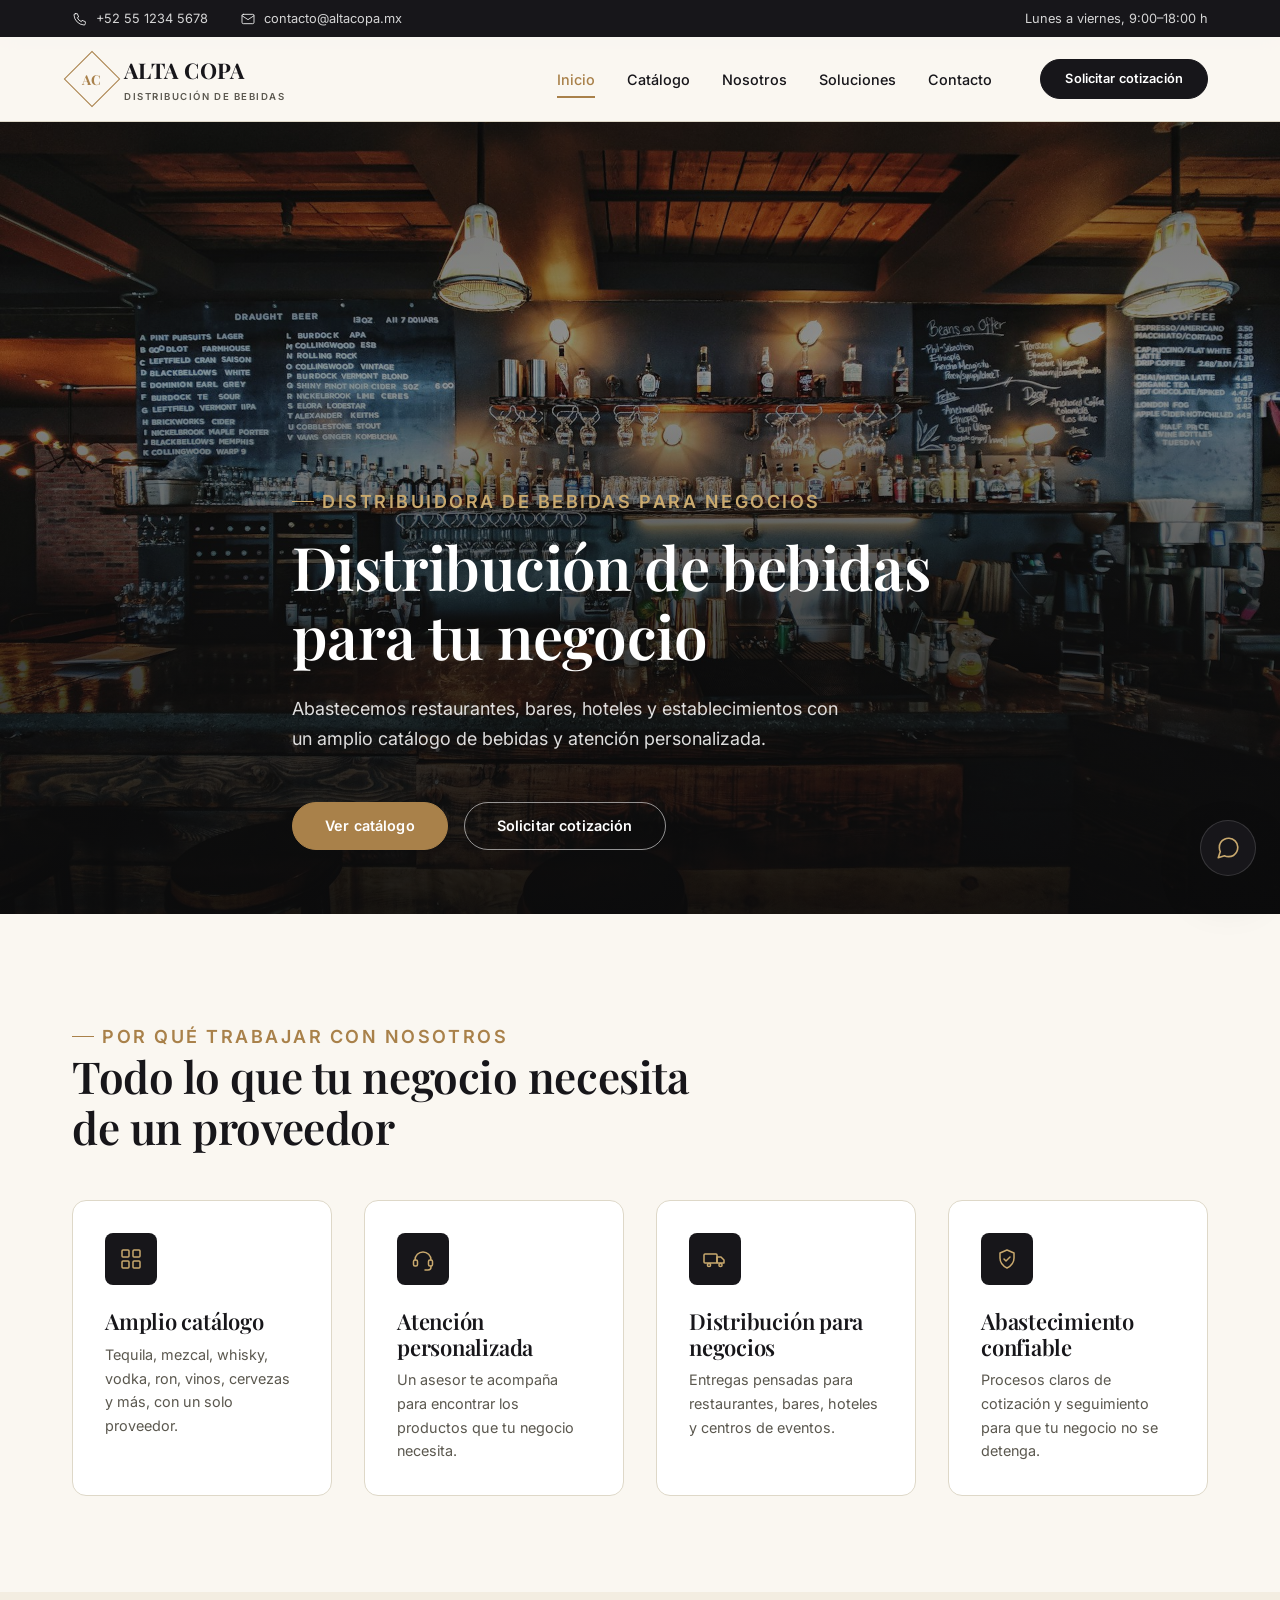
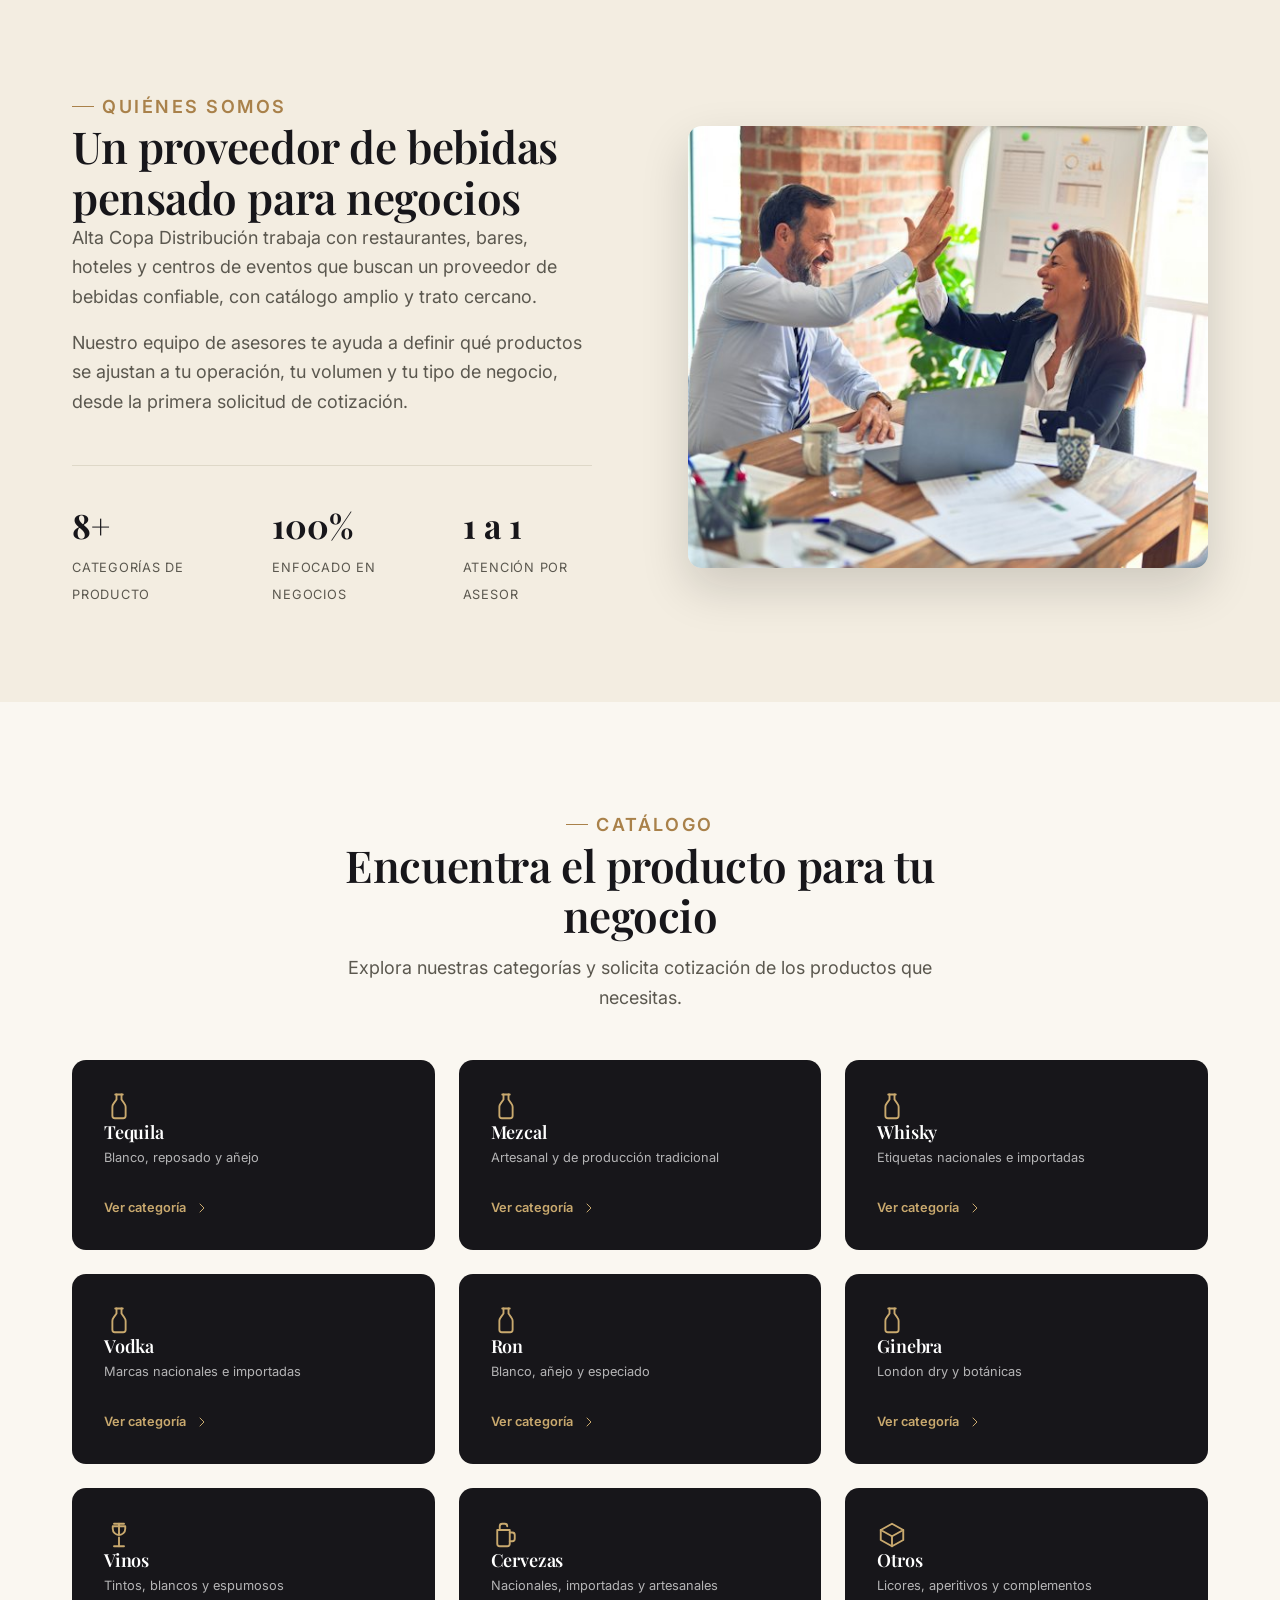
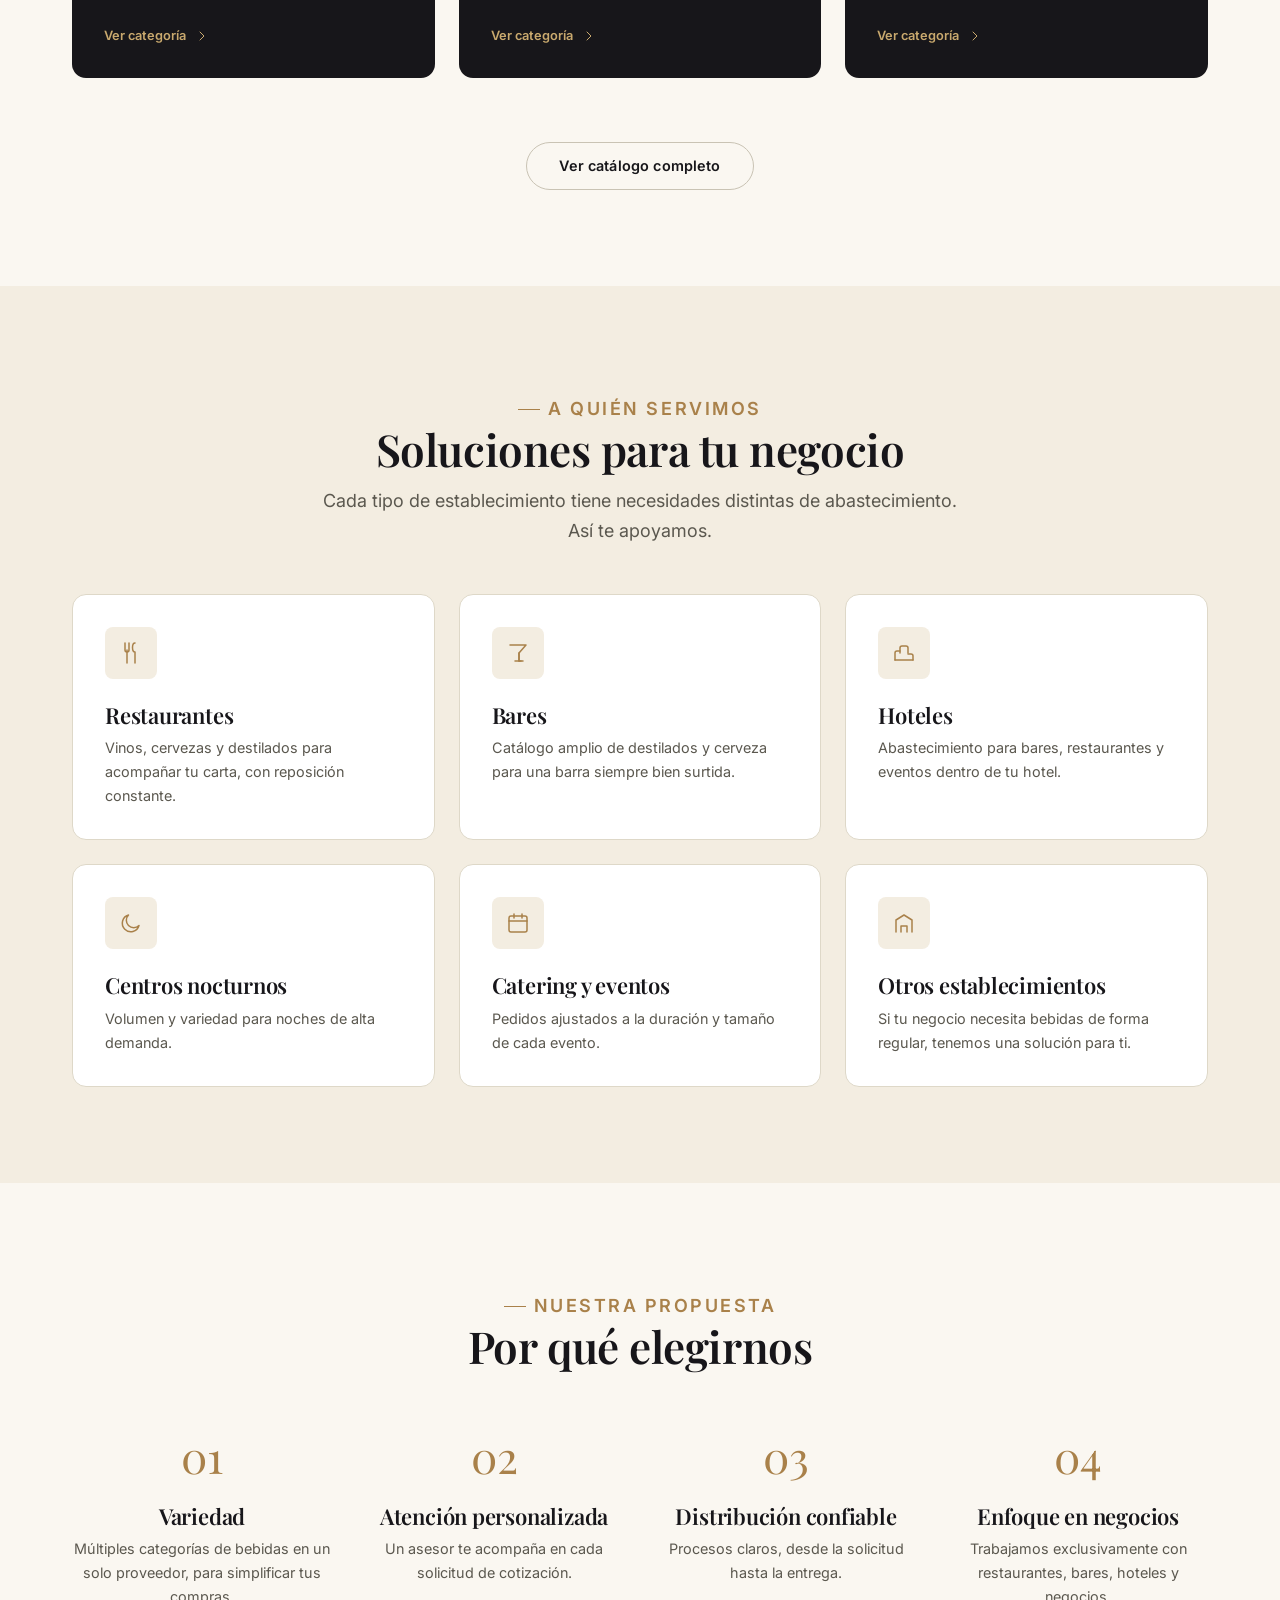
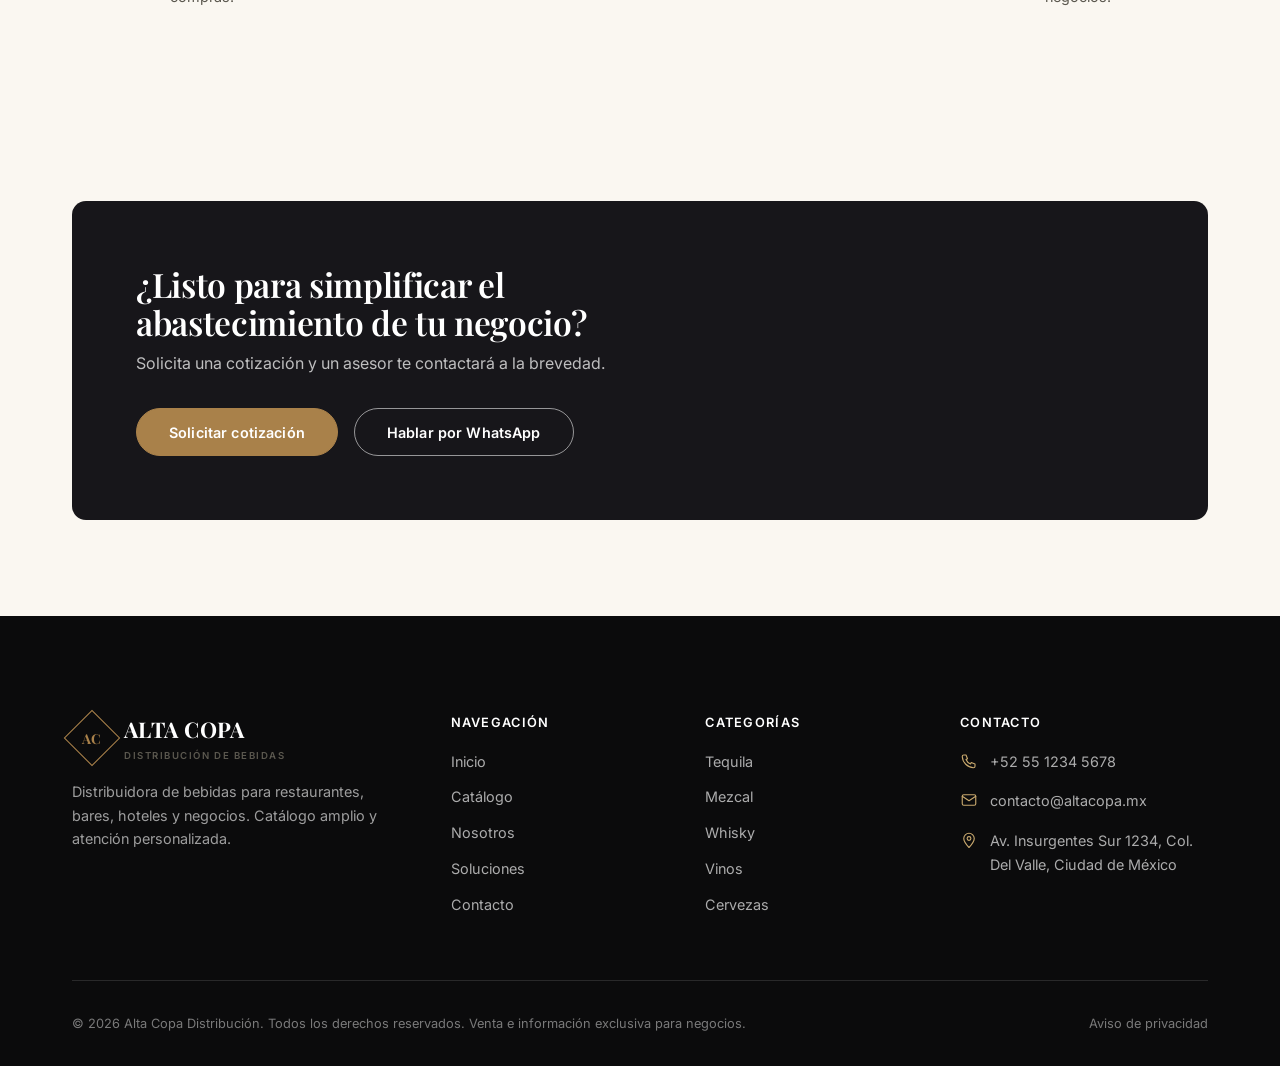
==== index.html @ d2e478b0 "initial commit" ====
<!DOCTYPE html>
<html lang="es">
<head>
<meta charset="UTF-8">
<meta name="viewport" content="width=device-width, initial-scale=1">
<title>Alta Copa Distribución — Distribución de bebidas para tu negocio</title>
<meta name="description" content="Distribuidora de bebidas para restaurantes, bares, hoteles y negocios. Amplio catálogo, atención personalizada y solicitud de cotización en línea.">
<meta name="robots" content="index, follow">
<link rel="canonical" href="https://www.altacopa.mx/">
<meta name="theme-color" content="#0b0b0c">
<meta property="og:type" content="website">
<meta property="og:site_name" content="Alta Copa Distribución">
<meta property="og:locale" content="es_MX">
<meta property="og:title" content="Alta Copa Distribución — Distribución de bebidas para tu negocio">
<meta property="og:description" content="Distribuidora de bebidas para restaurantes, bares, hoteles y negocios. Amplio catálogo, atención personalizada y solicitud de cotización en línea.">
<meta property="og:url" content="https://www.altacopa.mx/">
<meta property="og:image" content="https://www.altacopa.mx/assets/images/hero-bar.jpg">
<meta name="twitter:card" content="summary_large_image">
<meta name="twitter:title" content="Alta Copa Distribución — Distribución de bebidas para tu negocio">
<meta name="twitter:description" content="Distribuidora de bebidas para restaurantes, bares, hoteles y negocios. Amplio catálogo, atención personalizada y solicitud de cotización en línea.">
<meta name="twitter:image" content="https://www.altacopa.mx/assets/images/hero-bar.jpg">
<link rel="icon" type="image/svg+xml" href="assets/favicon.svg">
<link rel="stylesheet" href="css/styles.css">
<script type="application/ld+json">
{
  "@context": "https://schema.org",
  "@type": "LocalBusiness",
  "name": "Alta Copa Distribución",
  "description": "Distribuidora de bebidas para restaurantes, bares, hoteles y negocios.",
  "url": "https://www.altacopa.mx/",
  "telephone": "+52-55-1234-5678",
  "email": "contacto@altacopa.mx",
  "address": {
    "@type": "PostalAddress",
    "streetAddress": "Av. Insurgentes Sur 1234, Col. Del Valle",
    "addressLocality": "Ciudad de México",
    "addressCountry": "MX"
  },
  "openingHours": "Mo-Fr 09:00-18:00",
  "areaServed": "MX",
  "priceRange": "$$"
}
</script>
</head>
<body>
<a class="skip-link" href="#main">Saltar al contenido principal</a>

<!-- ============ TOPBAR ============ -->
<div class="topbar">
  <div class="container">
    <div class="topbar-links">
      <a class="topbar-link" data-phone-link href="tel:">
        <svg class="icon" viewBox="0 0 24 24" aria-hidden="true"><path d="M5 4h3l2 5-2 1a11 11 0 0 0 6 6l1-2 5 2v3a2 2 0 0 1-2 2A16 16 0 0 1 3 6a2 2 0 0 1 2-2z"/></svg>
        <span class="topbar-text" data-phone-text>+52 55 1234 5678</span>
      </a>
      <a class="topbar-link" data-email-link href="mailto:">
        <svg class="icon" viewBox="0 0 24 24" aria-hidden="true"><rect x="3" y="5" width="18" height="14" rx="2"/><path d="M3 7l9 6 9-6"/></svg>
        <span class="topbar-text" data-email-text>contacto@altacopa.mx</span>
      </a>
    </div>
    <div class="topbar-links">
      <span class="topbar-text" data-hours-text>Lunes a viernes, 9:00–18:00 h</span>
    </div>
  </div>
</div>

<!-- ============ HEADER ============ -->
<header class="site-header">
  <div class="container">
    <a class="brand" href="index.html">
      <span class="brand-mark" aria-hidden="true"><span>AC</span></span>
      <span>
        ALTA COPA
        <small>Distribución de bebidas</small>
      </span>
    </a>

    <nav class="main-nav" aria-label="Navegación principal">
      <ul class="nav-links">
        <li><a href="index.html" aria-current="page">Inicio</a></li>
        <li><a href="catalogo.html">Catálogo</a></li>
        <li><a href="index.html#nosotros">Nosotros</a></li>
        <li><a href="index.html#soluciones">Soluciones</a></li>
        <li><a href="contacto.html">Contacto</a></li>
      </ul>
      <div class="header-actions">
        <a class="btn btn-primary btn-sm" href="contacto.html">Solicitar cotización</a>
        <button class="nav-toggle" type="button" aria-expanded="false" aria-controls="nav-links" aria-label="Abrir menú de navegación">
          <svg class="icon icon-menu" viewBox="0 0 24 24" aria-hidden="true"><path d="M3 6h18"/><path d="M3 12h18"/><path d="M3 18h18"/></svg>
          <svg class="icon icon-close" viewBox="0 0 24 24" aria-hidden="true"><path d="M6 6l12 12"/><path d="M18 6L6 18"/></svg>
        </button>
      </div>
    </nav>
  </div>
</header>

<main id="main">

  <!-- ============ HERO ============ -->
  <section class="hero" aria-label="Presentación">
    <div class="hero-media">
      <img
        src="assets/images/hero-bar.jpg"
        srcset="assets/images/hero-bar-mobile.jpg 900w, assets/images/hero-bar.jpg 1920w"
        sizes="100vw"
        alt="Barra de un establecimiento con iluminación cálida y estantería de bebidas"
        fetchpriority="high">
    </div>
    <div class="container hero-content">
      <p class="eyebrow">Distribuidora de bebidas para negocios</p>
      <h1>Distribución de bebidas para tu negocio</h1>
      <p>Abastecemos restaurantes, bares, hoteles y establecimientos con un amplio catálogo de bebidas y atención personalizada.</p>
      <div class="hero-cta">
        <a class="btn btn-gold" href="catalogo.html">Ver catálogo</a>
        <a class="btn btn-outline" href="contacto.html">Solicitar cotización</a>
      </div>
    </div>
  </section>

  <!-- ============ PROPUESTA DE VALOR ============ -->
  <section class="section">
    <div class="container">
      <div class="section-head" data-reveal>
        <p class="eyebrow">Por qué trabajar con nosotros</p>
        <h2>Todo lo que tu negocio necesita de un proveedor</h2>
      </div>
      <div class="value-grid">
        <div class="value-card" data-reveal>
          <div class="value-icon"><svg class="icon" viewBox="0 0 24 24" aria-hidden="true"><rect x="3" y="3" width="7" height="7" rx="1"/><rect x="14" y="3" width="7" height="7" rx="1"/><rect x="3" y="14" width="7" height="7" rx="1"/><rect x="14" y="14" width="7" height="7" rx="1"/></svg></div>
          <h3>Amplio catálogo</h3>
          <p>Tequila, mezcal, whisky, vodka, ron, vinos, cervezas y más, con un solo proveedor.</p>
        </div>
        <div class="value-card" data-reveal>
          <div class="value-icon"><svg class="icon" viewBox="0 0 24 24" aria-hidden="true"><path d="M4 13a8 8 0 0 1 16 0"/><rect x="2.5" y="13" width="4" height="6" rx="1.5"/><rect x="17.5" y="13" width="4" height="6" rx="1.5"/><path d="M20 19v1a3 3 0 0 1-3 3h-3"/></svg></div>
          <h3>Atención personalizada</h3>
          <p>Un asesor te acompaña para encontrar los productos que tu negocio necesita.</p>
        </div>
        <div class="value-card" data-reveal>
          <div class="value-icon"><svg class="icon" viewBox="0 0 24 24" aria-hidden="true"><rect x="1" y="7" width="13" height="9" rx="1"/><path d="M14 10h4l3 3v3h-7z"/><circle cx="6" cy="18" r="1.6"/><circle cx="17.5" cy="18" r="1.6"/></svg></div>
          <h3>Distribución para negocios</h3>
          <p>Entregas pensadas para restaurantes, bares, hoteles y centros de eventos.</p>
        </div>
        <div class="value-card" data-reveal>
          <div class="value-icon"><svg class="icon" viewBox="0 0 24 24" aria-hidden="true"><path d="M12 3l7 3v5c0 4.5-3 8-7 10-4-2-7-5.5-7-10V6z"/><path d="M9 12l2 2 4-4"/></svg></div>
          <h3>Abastecimiento confiable</h3>
          <p>Procesos claros de cotización y seguimiento para que tu negocio no se detenga.</p>
        </div>
      </div>
    </div>
  </section>

  <!-- ============ QUIÉNES SOMOS ============ -->
  <section class="section section-alt" id="nosotros">
    <div class="container">
      <div class="split">
        <div class="split-copy" data-reveal>
          <p class="eyebrow">Quiénes somos</p>
          <h2>Un proveedor de bebidas pensado para negocios</h2>
          <p>Alta Copa Distribución trabaja con restaurantes, bares, hoteles y centros de eventos que buscan un proveedor de bebidas confiable, con catálogo amplio y trato cercano.</p>
          <p>Nuestro equipo de asesores te ayuda a definir qué productos se ajustan a tu operación, tu volumen y tu tipo de negocio, desde la primera solicitud de cotización.</p>
          <div class="split-stats">
            <div>
              <strong>8+</strong>
              <span>Categorías de producto</span>
            </div>
            <div>
              <strong>100%</strong>
              <span>Enfocado en negocios</span>
            </div>
            <div>
              <strong>1 a 1</strong>
              <span>Atención por asesor</span>
            </div>
          </div>
        </div>
        <div class="split-media" data-reveal>
          <img src="assets/images/equipo-confianza.jpg" srcset="assets/images/equipo-confianza-mobile.jpg 700w, assets/images/equipo-confianza.jpg 1200w" sizes="(max-width: 1024px) 100vw, 50vw" alt="Asesor y cliente cerrando un acuerdo comercial" loading="lazy">
        </div>
      </div>
    </div>
  </section>

  <!-- ============ CATÁLOGO (vista previa) ============ -->
  <section class="section">
    <div class="container">
      <div class="section-head center" data-reveal>
        <p class="eyebrow">Catálogo</p>
        <h2>Encuentra el producto para tu negocio</h2>
        <p>Explora nuestras categorías y solicita cotización de los productos que necesitas.</p>
      </div>
      <div class="catalog-grid">

        <a class="catalog-card" href="catalogo.html?categoria=tequila" data-reveal>
          <div>
            <svg class="icon" viewBox="0 0 24 24" aria-hidden="true"><path d="M9 2h6"/><path d="M10 2v4l-2.5 3.5A4 4 0 0 0 6.7 12v7A2 2 0 0 0 8.7 21h6.6a2 2 0 0 0 2-2v-7a4 4 0 0 0-.8-2.4L14 6V2"/></svg>
            <h3>Tequila</h3>
            <p>Blanco, reposado y añejo</p>
          </div>
          <span class="card-footer">Ver categoría <svg class="icon" viewBox="0 0 24 24" aria-hidden="true"><path d="M9 6l6 6-6 6"/></svg></span>
        </a>

        <a class="catalog-card" href="catalogo.html?categoria=mezcal" data-reveal>
          <div>
            <svg class="icon" viewBox="0 0 24 24" aria-hidden="true"><path d="M9 2h6"/><path d="M10 2v4l-2.5 3.5A4 4 0 0 0 6.7 12v7A2 2 0 0 0 8.7 21h6.6a2 2 0 0 0 2-2v-7a4 4 0 0 0-.8-2.4L14 6V2"/></svg>
            <h3>Mezcal</h3>
            <p>Artesanal y de producción tradicional</p>
          </div>
          <span class="card-footer">Ver categoría <svg class="icon" viewBox="0 0 24 24" aria-hidden="true"><path d="M9 6l6 6-6 6"/></svg></span>
        </a>

        <a class="catalog-card" href="catalogo.html?categoria=whisky" data-reveal>
          <div>
            <svg class="icon" viewBox="0 0 24 24" aria-hidden="true"><path d="M9 2h6"/><path d="M10 2v4l-2.5 3.5A4 4 0 0 0 6.7 12v7A2 2 0 0 0 8.7 21h6.6a2 2 0 0 0 2-2v-7a4 4 0 0 0-.8-2.4L14 6V2"/></svg>
            <h3>Whisky</h3>
            <p>Etiquetas nacionales e importadas</p>
          </div>
          <span class="card-footer">Ver categoría <svg class="icon" viewBox="0 0 24 24" aria-hidden="true"><path d="M9 6l6 6-6 6"/></svg></span>
        </a>

        <a class="catalog-card" href="catalogo.html?categoria=vodka" data-reveal>
          <div>
            <svg class="icon" viewBox="0 0 24 24" aria-hidden="true"><path d="M9 2h6"/><path d="M10 2v4l-2.5 3.5A4 4 0 0 0 6.7 12v7A2 2 0 0 0 8.7 21h6.6a2 2 0 0 0 2-2v-7a4 4 0 0 0-.8-2.4L14 6V2"/></svg>
            <h3>Vodka</h3>
            <p>Marcas nacionales e importadas</p>
          </div>
          <span class="card-footer">Ver categoría <svg class="icon" viewBox="0 0 24 24" aria-hidden="true"><path d="M9 6l6 6-6 6"/></svg></span>
        </a>

        <a class="catalog-card" href="catalogo.html?categoria=ron" data-reveal>
          <div>
            <svg class="icon" viewBox="0 0 24 24" aria-hidden="true"><path d="M9 2h6"/><path d="M10 2v4l-2.5 3.5A4 4 0 0 0 6.7 12v7A2 2 0 0 0 8.7 21h6.6a2 2 0 0 0 2-2v-7a4 4 0 0 0-.8-2.4L14 6V2"/></svg>
            <h3>Ron</h3>
            <p>Blanco, añejo y especiado</p>
          </div>
          <span class="card-footer">Ver categoría <svg class="icon" viewBox="0 0 24 24" aria-hidden="true"><path d="M9 6l6 6-6 6"/></svg></span>
        </a>

        <a class="catalog-card" href="catalogo.html?categoria=ginebra" data-reveal>
          <div>
            <svg class="icon" viewBox="0 0 24 24" aria-hidden="true"><path d="M9 2h6"/><path d="M10 2v4l-2.5 3.5A4 4 0 0 0 6.7 12v7A2 2 0 0 0 8.7 21h6.6a2 2 0 0 0 2-2v-7a4 4 0 0 0-.8-2.4L14 6V2"/></svg>
            <h3>Ginebra</h3>
            <p>London dry y botánicas</p>
          </div>
          <span class="card-footer">Ver categoría <svg class="icon" viewBox="0 0 24 24" aria-hidden="true"><path d="M9 6l6 6-6 6"/></svg></span>
        </a>

        <a class="catalog-card" href="catalogo.html?categoria=vinos" data-reveal>
          <div>
            <svg class="icon" viewBox="0 0 24 24" aria-hidden="true"><path d="M8 3h8"/><path d="M12 3v9a5 5 0 0 0 5-5V5H7v2a5 5 0 0 0 5 5"/><path d="M12 14v7"/><path d="M8 21h8"/></svg>
            <h3>Vinos</h3>
            <p>Tintos, blancos y espumosos</p>
          </div>
          <span class="card-footer">Ver categoría <svg class="icon" viewBox="0 0 24 24" aria-hidden="true"><path d="M9 6l6 6-6 6"/></svg></span>
        </a>

        <a class="catalog-card" href="catalogo.html?categoria=cervezas" data-reveal>
          <div>
            <svg class="icon" viewBox="0 0 24 24" aria-hidden="true"><path d="M5 8h10v11a2 2 0 0 1-2 2H7a2 2 0 0 1-2-2z"/><path d="M15 10h2a2 2 0 0 1 2 2v3a2 2 0 0 1-2 2h-2"/><path d="M7 8V5a2 2 0 0 1 2-2h2a2 2 0 0 1 2 2"/></svg>
            <h3>Cervezas</h3>
            <p>Nacionales, importadas y artesanales</p>
          </div>
          <span class="card-footer">Ver categoría <svg class="icon" viewBox="0 0 24 24" aria-hidden="true"><path d="M9 6l6 6-6 6"/></svg></span>
        </a>

        <a class="catalog-card" href="catalogo.html?categoria=otros" data-reveal>
          <div>
            <svg class="icon" viewBox="0 0 24 24" aria-hidden="true"><path d="M21 8l-9-5-9 5 9 5 9-5z"/><path d="M3 8v8l9 5 9-5V8"/><path d="M12 13v8"/></svg>
            <h3>Otros</h3>
            <p>Licores, aperitivos y complementos</p>
          </div>
          <span class="card-footer">Ver categoría <svg class="icon" viewBox="0 0 24 24" aria-hidden="true"><path d="M9 6l6 6-6 6"/></svg></span>
        </a>

      </div>
      <div class="catalog-more" data-reveal>
        <a class="btn btn-outline-dark" href="catalogo.html">Ver catálogo completo</a>
      </div>
    </div>
  </section>

  <!-- ============ SOLUCIONES ============ -->
  <section class="section section-alt" id="soluciones">
    <div class="container">
      <div class="section-head center" data-reveal>
        <p class="eyebrow">A quién servimos</p>
        <h2>Soluciones para tu negocio</h2>
        <p>Cada tipo de establecimiento tiene necesidades distintas de abastecimiento. Así te apoyamos.</p>
      </div>
      <div class="solutions-grid">
        <div class="solution-card" data-reveal>
          <div class="value-icon"><svg class="icon" viewBox="0 0 24 24" aria-hidden="true"><path d="M6 2v7a2 2 0 0 0 4 0V2"/><path d="M8 9v13"/><path d="M16 2c-1.4 0-2.5 1.6-2.5 4.5S14.6 11 16 11v11"/></svg></div>
          <h3>Restaurantes</h3>
          <p>Vinos, cervezas y destilados para acompañar tu carta, con reposición constante.</p>
        </div>
        <div class="solution-card" data-reveal>
          <div class="value-icon"><svg class="icon" viewBox="0 0 24 24" aria-hidden="true"><path d="M4 4h16l-7 8v8h4"/><path d="M9 20h6"/><path d="M13 12v8"/></svg></div>
          <h3>Bares</h3>
          <p>Catálogo amplio de destilados y cerveza para una barra siempre bien surtida.</p>
        </div>
        <div class="solution-card" data-reveal>
          <div class="value-icon"><svg class="icon" viewBox="0 0 24 24" aria-hidden="true"><path d="M3 19v-7a2 2 0 0 1 2-2h3"/><path d="M3 19h18"/><path d="M8 12V7a2 2 0 0 1 2-2h4a2 2 0 0 1 2 2v5"/><path d="M21 19v-4a2 2 0 0 0-2-2h-3"/></svg></div>
          <h3>Hoteles</h3>
          <p>Abastecimiento para bares, restaurantes y eventos dentro de tu hotel.</p>
        </div>
        <div class="solution-card" data-reveal>
          <div class="value-icon"><svg class="icon" viewBox="0 0 24 24" aria-hidden="true"><path d="M20 14.5A8.5 8.5 0 1 1 9.5 4a6.5 6.5 0 0 0 10.5 10.5z"/></svg></div>
          <h3>Centros nocturnos</h3>
          <p>Volumen y variedad para noches de alta demanda.</p>
        </div>
        <div class="solution-card" data-reveal>
          <div class="value-icon"><svg class="icon" viewBox="0 0 24 24" aria-hidden="true"><rect x="3" y="5" width="18" height="16" rx="2"/><path d="M3 10h18"/><path d="M8 3v4"/><path d="M16 3v4"/></svg></div>
          <h3>Catering y eventos</h3>
          <p>Pedidos ajustados a la duración y tamaño de cada evento.</p>
        </div>
        <div class="solution-card" data-reveal>
          <div class="value-icon"><svg class="icon" viewBox="0 0 24 24" aria-hidden="true"><path d="M4 21V9l8-5 8 5v12"/><path d="M9 21v-6h6v6"/></svg></div>
          <h3>Otros establecimientos</h3>
          <p>Si tu negocio necesita bebidas de forma regular, tenemos una solución para ti.</p>
        </div>
      </div>
    </div>
  </section>

  <!-- ============ POR QUÉ ELEGIRNOS ============ -->
  <section class="section">
    <div class="container">
      <div class="section-head center" data-reveal>
        <p class="eyebrow">Nuestra propuesta</p>
        <h2>Por qué elegirnos</h2>
      </div>
      <div class="reasons">
        <div class="reason" data-reveal>
          <div class="reason-number">01</div>
          <h3>Variedad</h3>
          <p>Múltiples categorías de bebidas en un solo proveedor, para simplificar tus compras.</p>
        </div>
        <div class="reason" data-reveal>
          <div class="reason-number">02</div>
          <h3>Atención personalizada</h3>
          <p>Un asesor te acompaña en cada solicitud de cotización.</p>
        </div>
        <div class="reason" data-reveal>
          <div class="reason-number">03</div>
          <h3>Distribución confiable</h3>
          <p>Procesos claros, desde la solicitud hasta la entrega.</p>
        </div>
        <div class="reason" data-reveal>
          <div class="reason-number">04</div>
          <h3>Enfoque en negocios</h3>
          <p>Trabajamos exclusivamente con restaurantes, bares, hoteles y negocios.</p>
        </div>
      </div>
    </div>
  </section>

  <!-- ============ CTA FINAL ============ -->
  <section class="section">
    <div class="container">
      <div class="cta-banner" data-reveal>
        <div>
          <h2>¿Listo para simplificar el abastecimiento de tu negocio?</h2>
          <p>Solicita una cotización y un asesor te contactará a la brevedad.</p>
        </div>
        <div class="cta-actions">
          <a class="btn btn-gold" href="contacto.html">Solicitar cotización</a>
          <a class="btn btn-outline" data-whatsapp-link href="#" target="_blank" rel="noopener">Hablar por WhatsApp</a>
        </div>
      </div>
    </div>
  </section>

</main>

<!-- ============ FOOTER ============ -->
<footer class="site-footer">
  <div class="container">
    <div class="footer-grid">
      <div class="footer-brand">
        <a class="brand" href="index.html">
          <span class="brand-mark" aria-hidden="true"><span>AC</span></span>
          <span>ALTA COPA<small>Distribución de bebidas</small></span>
        </a>
        <p>Distribuidora de bebidas para restaurantes, bares, hoteles y negocios. Catálogo amplio y atención personalizada.</p>
      </div>
      <div>
        <p class="footer-heading">Navegación</p>
        <ul class="footer-links">
          <li><a href="index.html">Inicio</a></li>
          <li><a href="catalogo.html">Catálogo</a></li>
          <li><a href="index.html#nosotros">Nosotros</a></li>
          <li><a href="index.html#soluciones">Soluciones</a></li>
          <li><a href="contacto.html">Contacto</a></li>
        </ul>
      </div>
      <div>
        <p class="footer-heading">Categorías</p>
        <ul class="footer-links">
          <li><a href="catalogo.html?categoria=tequila">Tequila</a></li>
          <li><a href="catalogo.html?categoria=mezcal">Mezcal</a></li>
          <li><a href="catalogo.html?categoria=whisky">Whisky</a></li>
          <li><a href="catalogo.html?categoria=vinos">Vinos</a></li>
          <li><a href="catalogo.html?categoria=cervezas">Cervezas</a></li>
        </ul>
      </div>
      <div>
        <p class="footer-heading">Contacto</p>
        <ul class="footer-contact">
          <li>
            <svg class="icon" viewBox="0 0 24 24" aria-hidden="true"><path d="M5 4h3l2 5-2 1a11 11 0 0 0 6 6l1-2 5 2v3a2 2 0 0 1-2 2A16 16 0 0 1 3 6a2 2 0 0 1 2-2z"/></svg>
            <a data-phone-link href="tel:"><span data-phone-text>+52 55 1234 5678</span></a>
          </li>
          <li>
            <svg class="icon" viewBox="0 0 24 24" aria-hidden="true"><rect x="3" y="5" width="18" height="14" rx="2"/><path d="M3 7l9 6 9-6"/></svg>
            <a data-email-link href="mailto:"><span data-email-text>contacto@altacopa.mx</span></a>
          </li>
          <li>
            <svg class="icon" viewBox="0 0 24 24" aria-hidden="true"><path d="M12 22s7-7.5 7-12a7 7 0 1 0-14 0c0 4.5 7 12 7 12z"/><circle cx="12" cy="10" r="2.5"/></svg>
            <span data-address-text>Av. Insurgentes Sur 1234, Col. Del Valle, CDMX</span>
          </li>
        </ul>
      </div>
    </div>
    <div class="footer-bottom">
      <span>&copy; <span data-year>2026</span> Alta Copa Distribución. Todos los derechos reservados. Venta e información exclusiva para negocios.</span>
      <span><a href="aviso-privacidad.html">Aviso de privacidad</a></span>
    </div>
  </div>
</footer>

<a class="whatsapp-float" data-whatsapp-link href="#" target="_blank" rel="noopener" aria-label="Escribir por WhatsApp">
  <svg class="icon" viewBox="0 0 24 24" aria-hidden="true" style="width:26px;height:26px;"><path d="M21 11.5a8.38 8.38 0 0 1-.9 3.8 8.5 8.5 0 0 1-7.6 4.7 8.38 8.38 0 0 1-3.8-.9L3 21l1.9-5.7a8.38 8.38 0 0 1-.9-3.8 8.5 8.5 0 0 1 4.7-7.6 8.38 8.38 0 0 1 3.8-.9h.5a8.48 8.48 0 0 1 8 8v.5z"/></svg>
</a>

<script src="js/main.js"></script>
</body>
</html>
---- css/styles.css ----
/* =========================================================
   ALTA COPA DISTRIBUCIÓN — Hoja de estilos principal
   Estructura: Tokens → Reset → Tipografía → Utilidades →
   Componentes → Secciones → Páginas → Responsive
   ========================================================= */

@import url('https://fonts.googleapis.com/css2?family=Inter:wght@400;500;600;700&family=Playfair+Display:wght@500;600;700&display=swap');

/* ---------- 1. TOKENS ---------- */
:root{
  /* Color: negro/charcoal, blanco, grises, beige cálido, dorado discreto */
  --color-ink:        #17161a;
  --color-charcoal:   #221f1c;
  --color-charcoal-2: #2e2a25;
  --color-black:      #0b0b0c;
  --color-cream:      #faf7f1;
  --color-cream-2:    #f3ede1;
  --color-beige:      #e9dfc9;
  --color-white:      #ffffff;
  --color-gray-600:   #5b584f;
  --color-gray-400:   #8c887c;
  --color-gray-300:   #c9c3b4;
  --color-gray-200:   #ded8c8;
  --color-gold:       #a9814a;
  --color-gold-light: #c9a96e;
  --color-danger:     #a4342a;
  --color-success:    #2f6f4e;

  --color-bg:          var(--color-cream);
  --color-bg-alt:      var(--color-cream-2);
  --color-surface:     var(--color-white);
  --color-text:        var(--color-ink);
  --color-text-muted:  var(--color-gray-600);
  --color-border:      var(--color-gray-200);

  /* Tipografía */
  --font-display: 'Playfair Display', Georgia, serif;
  --font-body: 'Inter', -apple-system, BlinkMacSystemFont, 'Segoe UI', sans-serif;

  --fs-xs: 0.8rem;
  --fs-sm: 0.9rem;
  --fs-base: 1rem;
  --fs-md: 1.125rem;
  --fs-lg: 1.375rem;
  --fs-xl: clamp(1.6rem, 1.3rem + 1.2vw, 2.1rem);
  --fs-2xl: clamp(2rem, 1.5rem + 2vw, 2.75rem);
  --fs-3xl: clamp(2.5rem, 1.8rem + 3vw, 3.75rem);

  --lh-tight: 1.15;
  --lh-snug: 1.35;
  --lh-body: 1.65;

  /* Espaciado (escala 4/8) */
  --space-1: 0.25rem;
  --space-2: 0.5rem;
  --space-3: 0.75rem;
  --space-4: 1rem;
  --space-5: 1.5rem;
  --space-6: 2rem;
  --space-7: 3rem;
  --space-8: 4rem;
  --space-9: 6rem;
  --space-10: 8rem;

  --radius-sm: 4px;
  --radius-md: 8px;
  --radius-lg: 14px;
  --radius-pill: 999px;

  --shadow-sm: 0 1px 3px rgba(11,11,12,0.08);
  --shadow-md: 0 8px 24px rgba(11,11,12,0.10);
  --shadow-lg: 0 20px 48px rgba(11,11,12,0.16);

  --container-max: 1200px;
  --transition: 220ms cubic-bezier(.4,0,.2,1);

  --z-header: 100;
  --z-overlay: 200;
  --z-toast: 300;
}

/* ---------- 2. RESET ---------- */
*, *::before, *::after{ box-sizing: border-box; }
html{
  scroll-behavior: smooth;
  -webkit-text-size-adjust: 100%;
}
body{
  margin: 0;
  font-family: var(--font-body);
  font-size: var(--fs-base);
  line-height: var(--lh-body);
  color: var(--color-text);
  background: var(--color-bg);
  min-height: 100dvh;
}
img{ max-width: 100%; display: block; }
a{ color: inherit; text-decoration: none; }
button{ font: inherit; color: inherit; background: none; border: none; cursor: pointer; }
ul{ margin: 0; padding: 0; list-style: none; }
h1,h2,h3,h4,p{ margin: 0; }
input, select, textarea{ font: inherit; color: inherit; }
svg{ display: block; }

:focus-visible{
  outline: 3px solid var(--color-gold);
  outline-offset: 3px;
  border-radius: 2px;
}

[data-reveal]{
  opacity: 0;
  transform: translateY(18px);
  transition: opacity 600ms ease, transform 600ms ease;
}
[data-reveal].is-visible{ opacity: 1; transform: none; }

@media (prefers-reduced-motion: reduce){
  *, *::before, *::after{
    animation-duration: 0.001ms !important;
    animation-iteration-count: 1 !important;
    transition-duration: 0.001ms !important;
    scroll-behavior: auto !important;
  }
}

/* ---------- 3. TIPOGRAFÍA ---------- */
h1,h2,h3,.font-display{
  font-family: var(--font-display);
  font-weight: 600;
  line-height: var(--lh-tight);
  color: var(--color-ink);
  letter-spacing: -0.01em;
}
h2{ font-size: var(--fs-2xl); }
h3{ font-size: var(--fs-lg); }
p{ color: var(--color-text-muted); }
.eyebrow{
  display: inline-flex;
  align-items: center;
  gap: var(--space-2);
  font-size: var(--fs-xs);
  font-weight: 600;
  letter-spacing: 0.14em;
  text-transform: uppercase;
  color: var(--color-gold);
}
.eyebrow::before{
  content: "";
  width: 22px;
  height: 1px;
  background: var(--color-gold);
}
.section-head{
  max-width: 640px;
  margin-bottom: var(--space-7);
}
.section-head.center{ margin-inline: auto; text-align: center; }
.section-head p{ margin-top: var(--space-3); font-size: var(--fs-md); }

/* ---------- 4. UTILIDADES ---------- */
.container{
  width: 100%;
  max-width: var(--container-max);
  margin-inline: auto;
  padding-inline: var(--space-6);
}
.section{ padding-block: var(--space-9); }
.section-alt{ background: var(--color-bg-alt); }
.visually-hidden{
  position: absolute;
  width: 1px; height: 1px;
  overflow: hidden;
  clip: rect(0 0 0 0);
  white-space: nowrap;
  border: 0; padding: 0; margin: -1px;
}
.skip-link{
  position: absolute;
  left: var(--space-4);
  top: -60px;
  background: var(--color-ink);
  color: var(--color-white);
  padding: var(--space-3) var(--space-5);
  border-radius: var(--radius-md);
  z-index: 1000;
  transition: top var(--transition);
}
.skip-link:focus{ top: var(--space-4); }
.icon{ width: 24px; height: 24px; stroke: currentColor; fill: none; stroke-width: 1.5; stroke-linecap: round; stroke-linejoin: round; flex-shrink: 0; }

/* ---------- 5. BOTONES ---------- */
.btn{
  display: inline-flex;
  align-items: center;
  justify-content: center;
  gap: var(--space-2);
  min-height: 48px;
  padding: 0 var(--space-6);
  border-radius: var(--radius-pill);
  font-weight: 600;
  font-size: var(--fs-sm);
  letter-spacing: 0.01em;
  cursor: pointer;
  transition: background var(--transition), color var(--transition), border-color var(--transition), transform var(--transition);
  white-space: nowrap;
}
.btn:active{ transform: translateY(1px); }
.btn-primary{
  background: var(--color-ink);
  color: var(--color-white);
  border: 1px solid var(--color-ink);
}
.btn-primary:hover{ background: var(--color-black); }
.btn-gold{
  background: var(--color-gold);
  color: var(--color-white);
  border: 1px solid var(--color-gold);
}
.btn-gold:hover{ background: #92703d; border-color: #92703d; }
.btn-outline{
  background: transparent;
  color: var(--color-white);
  border: 1px solid rgba(255,255,255,0.55);
}
.btn-outline:hover{ background: rgba(255,255,255,0.12); border-color: #fff; }
.btn-outline-dark{
  background: transparent;
  color: var(--color-ink);
  border: 1px solid var(--color-gray-300);
}
.btn-outline-dark:hover{ border-color: var(--color-ink); background: var(--color-cream-2); }
.btn-block{ width: 100%; }
.btn-sm{ min-height: 40px; padding: 0 var(--space-5); font-size: var(--fs-xs); }

/* ---------- 6. HEADER ---------- */
.topbar{
  background: var(--color-ink);
  color: rgba(255,255,255,0.82);
  font-size: var(--fs-xs);
}
.topbar .container{
  display: flex;
  justify-content: space-between;
  align-items: center;
  gap: var(--space-4);
  padding-block: var(--space-2);
}
.topbar-links{ display: flex; gap: var(--space-6); }
.topbar-link{ display: inline-flex; align-items: center; gap: var(--space-2); transition: color var(--transition); }
.topbar-link:hover{ color: var(--color-gold-light); }
.topbar-link .icon{ width: 16px; height: 16px; }

.site-header{
  position: sticky;
  top: 0;
  z-index: var(--z-header);
  background: rgba(250,247,241,0.92);
  backdrop-filter: blur(10px);
  border-bottom: 1px solid var(--color-border);
}
.site-header .container{
  display: flex;
  align-items: center;
  justify-content: space-between;
  padding-block: var(--space-4);
}
.brand{
  display: flex;
  align-items: center;
  gap: var(--space-3);
  font-family: var(--font-display);
  font-weight: 700;
  font-size: 1.35rem;
  letter-spacing: 0.02em;
  color: var(--color-ink);
}
.brand-mark{
  width: 40px; height: 40px;
  border: 1px solid var(--color-gold);
  transform: rotate(45deg);
  display: grid;
  place-items: center;
  flex-shrink: 0;
}
.brand-mark span{
  transform: rotate(-45deg);
  font-size: 0.85rem;
  font-weight: 700;
  color: var(--color-gold);
  letter-spacing: 0.02em;
}
.brand small{
  display: block;
  font-family: var(--font-body);
  font-size: 0.6rem;
  font-weight: 600;
  letter-spacing: 0.16em;
  color: var(--color-text-muted);
  text-transform: uppercase;
}

.main-nav{ display: flex; align-items: center; gap: var(--space-7); }
.nav-links{ display: flex; gap: var(--space-6); }
.nav-links a{
  font-size: var(--fs-sm);
  font-weight: 500;
  color: var(--color-text);
  padding-block: var(--space-2);
  border-bottom: 2px solid transparent;
  transition: color var(--transition), border-color var(--transition);
}
.nav-links a:hover, .nav-links a[aria-current="page"]{
  color: var(--color-gold);
  border-color: var(--color-gold);
}
.header-actions{ display: flex; align-items: center; gap: var(--space-4); }
.nav-toggle{
  display: none;
  width: 44px; height: 44px;
  align-items: center; justify-content: center;
  border-radius: var(--radius-md);
}
.nav-toggle:hover{ background: var(--color-cream-2); }
.nav-toggle .icon-close{ display: none; }
.nav-toggle[aria-expanded="true"] .icon-menu{ display: none; }
.nav-toggle[aria-expanded="true"] .icon-close{ display: block; }

/* ---------- 7. HERO ---------- */
.hero{
  position: relative;
  min-height: 88vh;
  min-height: 88dvh;
  display: flex;
  align-items: flex-end;
  color: var(--color-white);
  overflow: hidden;
}
.hero-media{ position: absolute; inset: 0; z-index: 0; }
.hero-media img{
  width: 100%; height: 100%; object-fit: cover; object-position: center 40%;
}
.hero-media::after{
  content: "";
  position: absolute; inset: 0;
  background:
    linear-gradient(0deg, rgba(11,11,12,0.92) 0%, rgba(11,11,12,0.72) 38%, rgba(11,11,12,0.42) 68%, rgba(11,11,12,0.55) 100%);
}
.hero-content{
  position: relative;
  z-index: 1;
  padding-block: var(--space-9) var(--space-8);
  max-width: 760px;
}
.hero-content h1{
  color: var(--color-white);
  font-size: var(--fs-3xl);
  margin-block: var(--space-4) var(--space-5);
}
.hero-content .eyebrow{ color: var(--color-gold-light); }
.hero-content .eyebrow::before{ background: var(--color-gold-light); }
.hero-content p{
  color: rgba(255,255,255,0.86);
  font-size: var(--fs-md);
  max-width: 560px;
}
.hero-cta{ display: flex; flex-wrap: wrap; gap: var(--space-4); margin-top: var(--space-7); }

/* ---------- 8. VALUE PROP ---------- */
.value-grid{
  display: grid;
  grid-template-columns: repeat(4, 1fr);
  gap: var(--space-6);
}
.value-card{
  background: var(--color-surface);
  border: 1px solid var(--color-border);
  border-radius: var(--radius-lg);
  padding: var(--space-6);
  transition: transform var(--transition), box-shadow var(--transition), border-color var(--transition);
}
.value-card:hover{ transform: translateY(-4px); box-shadow: var(--shadow-md); border-color: var(--color-gold); }
.value-icon{
  width: 52px; height: 52px;
  border-radius: var(--radius-md);
  background: var(--color-ink);
  color: var(--color-gold-light);
  display: grid; place-items: center;
  margin-bottom: var(--space-5);
}
.value-card h3{ margin-bottom: var(--space-2); }
.value-card p{ font-size: var(--fs-sm); }

/* ---------- 9. QUIÉNES SOMOS (split) ---------- */
.split{
  display: grid;
  grid-template-columns: 1fr 1fr;
  gap: var(--space-9);
  align-items: center;
}
.split-media{
  position: relative;
  border-radius: var(--radius-lg);
  overflow: hidden;
  aspect-ratio: 4/3.4;
  box-shadow: var(--shadow-lg);
}
.split-media img{ width: 100%; height: 100%; object-fit: cover; }
.split-stats{
  display: flex;
  gap: var(--space-7);
  margin-top: var(--space-7);
  padding-top: var(--space-6);
  border-top: 1px solid var(--color-border);
}
.split-stats strong{
  display: block;
  font-family: var(--font-display);
  font-size: var(--fs-xl);
  color: var(--color-ink);
}
.split-stats span{ font-size: var(--fs-xs); color: var(--color-text-muted); text-transform: uppercase; letter-spacing: 0.06em; }
.split-copy p + p{ margin-top: var(--space-4); }
.split-copy p{ font-size: var(--fs-md); }

/* ---------- 10. CATÁLOGO (grid en home y página) ---------- */
.catalog-grid{
  display: grid;
  grid-template-columns: repeat(3, 1fr);
  gap: var(--space-5);
}
.catalog-card{
  position: relative;
  background: var(--color-ink);
  color: var(--color-white);
  border-radius: var(--radius-lg);
  padding: var(--space-6);
  min-height: 190px;
  display: flex;
  flex-direction: column;
  justify-content: space-between;
  overflow: hidden;
  transition: transform var(--transition), box-shadow var(--transition);
}
.catalog-card::before{
  content: "";
  position: absolute; inset: 0;
  background: linear-gradient(155deg, rgba(169,129,74,0.28), transparent 60%);
  opacity: 0;
  transition: opacity var(--transition);
}
.catalog-card:hover{ transform: translateY(-4px); box-shadow: var(--shadow-lg); }
.catalog-card:hover::before{ opacity: 1; }
.catalog-card .icon{ width: 30px; height: 30px; color: var(--color-gold-light); position: relative; z-index: 1; }
.catalog-card h3{ color: var(--color-white); font-size: var(--fs-md); position: relative; z-index: 1; }
.catalog-card p{ color: rgba(255,255,255,0.68); font-size: var(--fs-xs); position: relative; z-index: 1; margin-top: var(--space-1); }
.catalog-card .card-footer{
  position: relative; z-index: 1;
  display: flex; align-items: center; gap: var(--space-2);
  font-size: var(--fs-xs); font-weight: 600; color: var(--color-gold-light);
  margin-top: var(--space-5);
}
.catalog-card .card-footer .icon{ width: 16px; height: 16px; transition: transform var(--transition); }
.catalog-card:hover .card-footer .icon{ transform: translateX(4px); }

.catalog-more{ text-align: center; margin-top: var(--space-8); }

/* ---------- 11. SOLUCIONES ---------- */
.solutions-grid{
  display: grid;
  grid-template-columns: repeat(3, 1fr);
  gap: var(--space-5);
}
.solution-card{
  background: var(--color-surface);
  border: 1px solid var(--color-border);
  border-radius: var(--radius-lg);
  padding: var(--space-6);
  height: 100%;
}
.solution-card .value-icon{ background: var(--color-cream-2); color: var(--color-gold); }
.solution-card h3{ margin-bottom: var(--space-2); }
.solution-card p{ font-size: var(--fs-sm); }

/* ---------- 12. POR QUÉ ELEGIRNOS ---------- */
.reasons{
  display: grid;
  grid-template-columns: repeat(4, 1fr);
  gap: var(--space-6);
}
.reason{ text-align: center; }
.reason-number{
  font-family: var(--font-display);
  font-size: var(--fs-2xl);
  color: var(--color-gold);
  margin-bottom: var(--space-3);
}
.reason h3{ margin-bottom: var(--space-2); }
.reason p{ font-size: var(--fs-sm); }

/* ---------- 13. CTA BANNER ---------- */
.cta-banner{
  background: var(--color-ink);
  color: var(--color-white);
  border-radius: var(--radius-lg);
  padding: var(--space-8);
  display: flex;
  align-items: center;
  justify-content: space-between;
  gap: var(--space-6);
  flex-wrap: wrap;
}
.cta-banner h2{ color: var(--color-white); font-size: var(--fs-xl); max-width: 560px; }
.cta-banner p{ color: rgba(255,255,255,0.72); margin-top: var(--space-2); }
.cta-actions{ display: flex; gap: var(--space-4); flex-wrap: wrap; }

/* ---------- 14. FOOTER ---------- */
.site-footer{
  background: var(--color-black);
  color: rgba(255,255,255,0.66);
  padding-block: var(--space-9) var(--space-6);
  font-size: var(--fs-sm);
}
.footer-grid{
  display: grid;
  grid-template-columns: 1.6fr 1fr 1fr 1.2fr;
  gap: var(--space-7);
  padding-bottom: var(--space-8);
  border-bottom: 1px solid rgba(255,255,255,0.12);
}
.footer-brand .brand{ color: var(--color-white); }
.footer-brand p{ margin-top: var(--space-4); color: rgba(255,255,255,0.6); max-width: 320px; }
.footer-heading{
  color: var(--color-white);
  font-size: var(--fs-xs);
  font-weight: 600;
  text-transform: uppercase;
  letter-spacing: 0.1em;
  margin-bottom: var(--space-4);
}
.footer-links li + li{ margin-top: var(--space-3); }
.footer-links a{ transition: color var(--transition); }
.footer-links a:hover{ color: var(--color-gold-light); }
.footer-contact li{ display: flex; align-items: flex-start; gap: var(--space-3); }
.footer-contact li + li{ margin-top: var(--space-4); }
.footer-contact .icon{ width: 18px; height: 18px; color: var(--color-gold-light); margin-top: 2px; }
.footer-bottom{
  display: flex; justify-content: space-between; align-items: center;
  padding-top: var(--space-6);
  font-size: var(--fs-xs);
  color: rgba(255,255,255,0.45);
  flex-wrap: wrap; gap: var(--space-3);
}
.footer-bottom a{ transition: color var(--transition); }
.footer-bottom a:hover{ color: var(--color-gold-light); }

/* ---------- 15. WHATSAPP FLOTANTE ---------- */
.whatsapp-float{
  position: fixed;
  right: var(--space-5);
  bottom: var(--space-5);
  z-index: var(--z-toast);
  width: 56px; height: 56px;
  border-radius: 50%;
  background: var(--color-ink);
  color: var(--color-gold-light);
  display: grid; place-items: center;
  box-shadow: var(--shadow-lg);
  border: 1px solid rgba(255,255,255,0.14);
  transition: transform var(--transition), background var(--transition);
}
.whatsapp-float:hover{ transform: translateY(-3px); background: var(--color-black); }

/* ---------- 16. PAGE HEADER (páginas internas) ---------- */
.page-header{
  background: var(--color-ink);
  color: var(--color-white);
  padding-block: var(--space-8) var(--space-7);
}
.page-header .eyebrow{ color: var(--color-gold-light); }
.page-header .eyebrow::before{ background: var(--color-gold-light); }
.page-header h1{ color: var(--color-white); font-size: var(--fs-2xl); margin-top: var(--space-3); max-width: 640px; }
.page-header p{ color: rgba(255,255,255,0.72); margin-top: var(--space-3); max-width: 620px; font-size: var(--fs-md); }
.breadcrumbs{ display: flex; gap: var(--space-2); font-size: var(--fs-xs); color: rgba(255,255,255,0.55); }
.breadcrumbs a:hover{ color: var(--color-gold-light); }

/* ---------- 17. CATÁLOGO — filtros ---------- */
.filter-bar{
  display: flex;
  flex-wrap: wrap;
  gap: var(--space-3);
  margin-bottom: var(--space-7);
}
.filter-btn{
  min-height: 44px;
  padding: 0 var(--space-5);
  border-radius: var(--radius-pill);
  border: 1px solid var(--color-border);
  background: var(--color-surface);
  font-size: var(--fs-sm);
  font-weight: 500;
  color: var(--color-text-muted);
  transition: background var(--transition), color var(--transition), border-color var(--transition);
}
.filter-btn:hover{ border-color: var(--color-gold); color: var(--color-ink); }
.filter-btn[aria-pressed="true"]{
  background: var(--color-ink);
  border-color: var(--color-ink);
  color: var(--color-white);
}
.catalog-full-grid{
  display: grid;
  grid-template-columns: repeat(3, 1fr);
  gap: var(--space-5);
}
.product-card{
  background: var(--color-surface);
  border: 1px solid var(--color-border);
  border-radius: var(--radius-lg);
  padding: var(--space-6);
  display: flex;
  flex-direction: column;
  transition: box-shadow var(--transition), transform var(--transition), border-color var(--transition);
}
.product-card:hover{ box-shadow: var(--shadow-md); transform: translateY(-3px); border-color: var(--color-gold); }
.product-icon{
  width: 56px; height: 56px;
  border-radius: var(--radius-md);
  background: var(--color-cream-2);
  color: var(--color-gold);
  display: grid; place-items: center;
  margin-bottom: var(--space-5);
}
.product-card h3{ margin-bottom: var(--space-2); }
.product-card p{ font-size: var(--fs-sm); flex-grow: 1; }
.product-tags{ display: flex; flex-wrap: wrap; gap: var(--space-2); margin-block: var(--space-4); }
.product-tag{
  font-size: var(--fs-xs);
  padding: var(--space-1) var(--space-3);
  border-radius: var(--radius-pill);
  background: var(--color-cream-2);
  color: var(--color-text-muted);
}
.product-card .btn{ margin-top: var(--space-2); align-self: flex-start; }
.catalog-note{
  margin-top: var(--space-8);
  background: var(--color-bg-alt);
  border: 1px solid var(--color-border);
  border-radius: var(--radius-lg);
  padding: var(--space-6);
  display: flex;
  align-items: center;
  gap: var(--space-5);
  flex-wrap: wrap;
  justify-content: space-between;
}
.catalog-note p{ max-width: 480px; }

/* ---------- 18. CONTACTO ---------- */
.contact-layout{
  display: grid;
  grid-template-columns: 0.85fr 1.15fr;
  gap: var(--space-8);
  align-items: start;
}
.contact-info-card{
  background: var(--color-ink);
  color: var(--color-white);
  border-radius: var(--radius-lg);
  padding: var(--space-7);
}
.contact-info-card h3{ color: var(--color-white); margin-bottom: var(--space-2); }
.contact-info-card > p{ color: rgba(255,255,255,0.68); font-size: var(--fs-sm); margin-bottom: var(--space-6); }
.contact-channels{ display: flex; flex-direction: column; gap: var(--space-4); }
.contact-channel{
  display: flex;
  align-items: center;
  gap: var(--space-4);
  padding: var(--space-4);
  border-radius: var(--radius-md);
  background: rgba(255,255,255,0.06);
  border: 1px solid rgba(255,255,255,0.1);
  transition: background var(--transition), border-color var(--transition);
}
.contact-channel:hover{ background: rgba(255,255,255,0.1); border-color: var(--color-gold-light); }
.contact-channel .icon-wrap{
  width: 44px; height: 44px;
  border-radius: var(--radius-md);
  background: rgba(255,255,255,0.08);
  color: var(--color-gold-light);
  display: grid; place-items: center;
  flex-shrink: 0;
}
.contact-channel-text span{ display: block; font-size: var(--fs-xs); color: rgba(255,255,255,0.55); text-transform: uppercase; letter-spacing: 0.06em; }
.contact-channel-text strong{ font-size: var(--fs-md); font-weight: 600; }
.contact-meta{ margin-top: var(--space-6); padding-top: var(--space-6); border-top: 1px solid rgba(255,255,255,0.12); display: flex; flex-direction: column; gap: var(--space-3); }
.contact-meta li{ display: flex; align-items: flex-start; gap: var(--space-3); font-size: var(--fs-sm); color: rgba(255,255,255,0.72); }
.contact-meta .icon{ width: 18px; height: 18px; color: var(--color-gold-light); margin-top: 2px; }

/* ---------- 19. FORMULARIO ---------- */
.quote-form{
  background: var(--color-surface);
  border: 1px solid var(--color-border);
  border-radius: var(--radius-lg);
  padding: var(--space-7);
}
.form-grid{
  display: grid;
  grid-template-columns: 1fr 1fr;
  gap: var(--space-5);
}
.form-field{ display: flex; flex-direction: column; gap: var(--space-2); }
.form-field.full{ grid-column: 1 / -1; }
.form-field label{
  font-size: var(--fs-sm);
  font-weight: 600;
  color: var(--color-ink);
}
.form-field .required{ color: var(--color-gold); }
.form-field input,
.form-field select,
.form-field textarea{
  min-height: 48px;
  padding: var(--space-3) var(--space-4);
  border: 1px solid var(--color-border);
  border-radius: var(--radius-md);
  background: var(--color-white);
  color: var(--color-ink);
  transition: border-color var(--transition), box-shadow var(--transition);
}
.form-field textarea{ min-height: 120px; resize: vertical; }
.form-field input:focus,
.form-field select:focus,
.form-field textarea:focus{
  border-color: var(--color-gold);
  box-shadow: 0 0 0 3px rgba(169,129,74,0.18);
  outline: none;
}
.form-field .hint{ font-size: var(--fs-xs); color: var(--color-text-muted); }
.form-field .error-msg{
  display: none;
  font-size: var(--fs-xs);
  color: var(--color-danger);
  align-items: center;
  gap: var(--space-2);
}
.form-field.has-error input,
.form-field.has-error select,
.form-field.has-error textarea{
  border-color: var(--color-danger);
}
.form-field.has-error .error-msg{ display: flex; }

.checkbox-group{
  display: grid;
  grid-template-columns: repeat(3, 1fr);
  gap: var(--space-3);
}
.checkbox-item{
  display: flex;
  align-items: center;
  gap: var(--space-3);
  padding: var(--space-3) var(--space-4);
  border: 1px solid var(--color-border);
  border-radius: var(--radius-md);
  cursor: pointer;
  transition: border-color var(--transition), background var(--transition);
  font-size: var(--fs-sm);
}
.checkbox-item:hover{ border-color: var(--color-gold); }
.checkbox-item input{ width: 18px; height: 18px; accent-color: var(--color-gold); flex-shrink: 0; }
.checkbox-item:has(input:checked){ background: var(--color-cream-2); border-color: var(--color-gold); }

.form-summary{
  display: none;
  background: rgba(164,52,42,0.08);
  border: 1px solid var(--color-danger);
  border-radius: var(--radius-md);
  padding: var(--space-4) var(--space-5);
  margin-bottom: var(--space-5);
  font-size: var(--fs-sm);
  color: var(--color-danger);
}
.form-summary.show{ display: block; }
.form-summary ul{ margin-top: var(--space-2); padding-left: var(--space-5); list-style: disc; }
.form-actions{ margin-top: var(--space-6); display: flex; align-items: center; gap: var(--space-4); flex-wrap: wrap; }
.form-note{ font-size: var(--fs-xs); color: var(--color-text-muted); }
.form-note a{ color: var(--color-gold); text-decoration: underline; }

.form-success{
  display: none;
  text-align: center;
  padding: var(--space-9) var(--space-6);
}
.form-success.show{ display: block; }
.form-success .icon-wrap{
  width: 64px; height: 64px;
  border-radius: 50%;
  background: var(--color-cream-2);
  color: var(--color-success);
  display: grid; place-items: center;
  margin-inline: auto;
  margin-bottom: var(--space-5);
}
.form-success h3{ margin-bottom: var(--space-3); }
.form-success p{ max-width: 420px; margin-inline: auto; }

/* ---------- 20. RESPONSIVE ---------- */
@media (max-width: 1024px){
  .value-grid{ grid-template-columns: repeat(2, 1fr); }
  .catalog-grid, .catalog-full-grid{ grid-template-columns: repeat(2, 1fr); }
  .solutions-grid{ grid-template-columns: repeat(2, 1fr); }
  .reasons{ grid-template-columns: repeat(2, 1fr); }
  .split{ grid-template-columns: 1fr; gap: var(--space-7); }
  .split-media{ order: -1; }
  .contact-layout{ grid-template-columns: 1fr; }
  .footer-grid{ grid-template-columns: 1fr 1fr; row-gap: var(--space-7); }
}

@media (max-width: 768px){
  .container{ padding-inline: var(--space-5); }
  .topbar-links span.topbar-text{ display: none; }
  .nav-links{
    position: fixed;
    top: 0;
    right: -100vw;
    left: auto;
    bottom: 0;
    width: min(320px, 84vw);
    height: 100dvh;
    background: var(--color-ink);
    flex-direction: column;
    align-items: flex-start;
    gap: 0;
    padding: calc(var(--space-9)) var(--space-6) var(--space-6);
    transform: translateX(100%);
    visibility: hidden;
    transition: transform var(--transition), visibility 0s linear var(--transition);
    z-index: var(--z-overlay);
  }
  .nav-links.open{
    right: 0;
    transform: translateX(0);
    visibility: visible;
    transition: transform var(--transition), visibility 0s linear;
  }
  .nav-links a{ color: var(--color-white); width: 100%; padding-block: var(--space-4); border-bottom: 1px solid rgba(255,255,255,0.1); font-size: var(--fs-md); }
  .nav-links a:hover{ border-color: rgba(255,255,255,0.1); }
  .nav-toggle{ display: inline-flex; }
  .header-actions .btn-primary{ display: none; }
  .value-grid{ grid-template-columns: 1fr; }
  .catalog-grid, .catalog-full-grid{ grid-template-columns: 1fr; }
  .solutions-grid{ grid-template-columns: 1fr; }
  .reasons{ grid-template-columns: 1fr 1fr; }
  .form-grid{ grid-template-columns: 1fr; }
  .checkbox-group{ grid-template-columns: 1fr 1fr; }
  .cta-banner{ flex-direction: column; align-items: flex-start; text-align: left; }
  .footer-grid{ grid-template-columns: 1fr; gap: var(--space-6); }
  .footer-bottom{ flex-direction: column; align-items: flex-start; }
  .hero{ min-height: 78vh; min-height: 78dvh; align-items: center; }
  .hero-content{ padding-block: var(--space-8); }
}

@media (max-width: 480px){
  .reasons{ grid-template-columns: 1fr; }
  .checkbox-group{ grid-template-columns: 1fr; }
  .hero-cta{ flex-direction: column; align-items: stretch; }
  .cta-actions{ flex-direction: column; align-items: stretch; width: 100%; }
  .topbar .container{ justify-content: center; }
  .topbar-links{ gap: var(--space-4); }
}
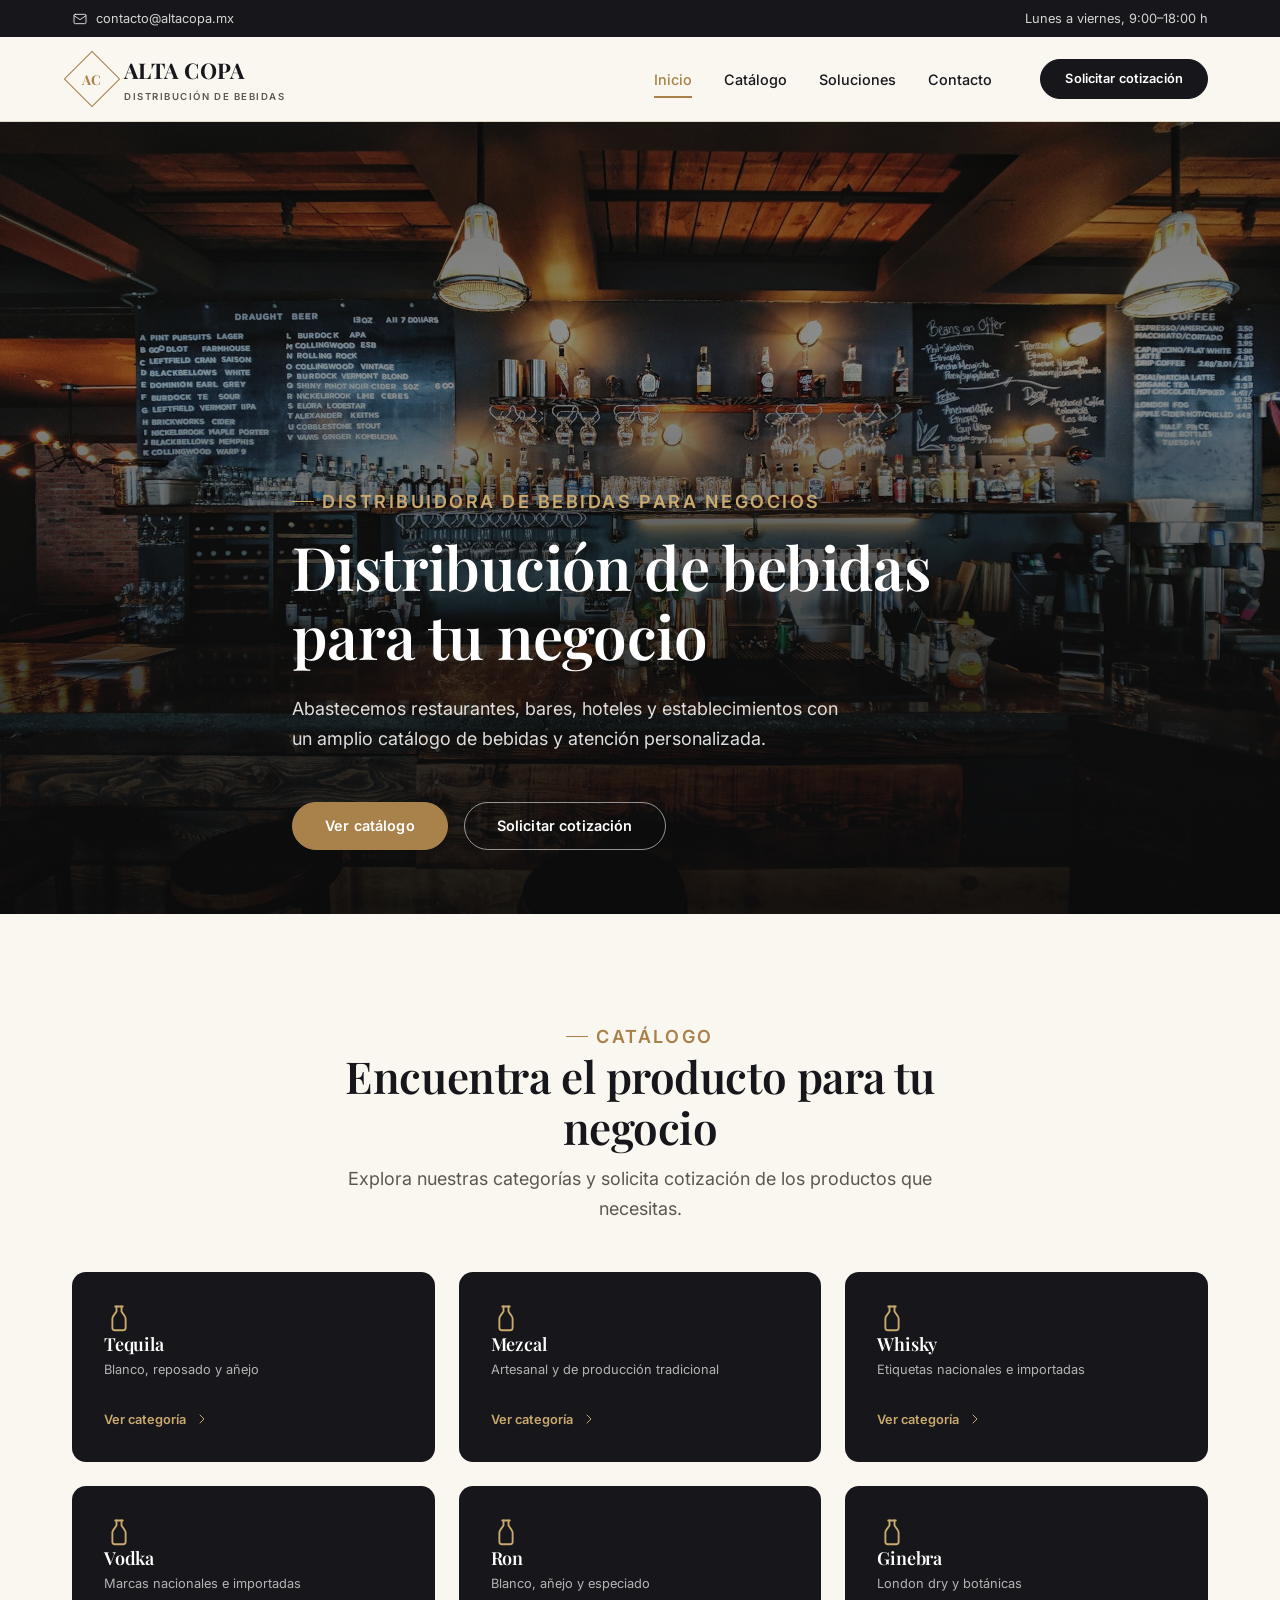
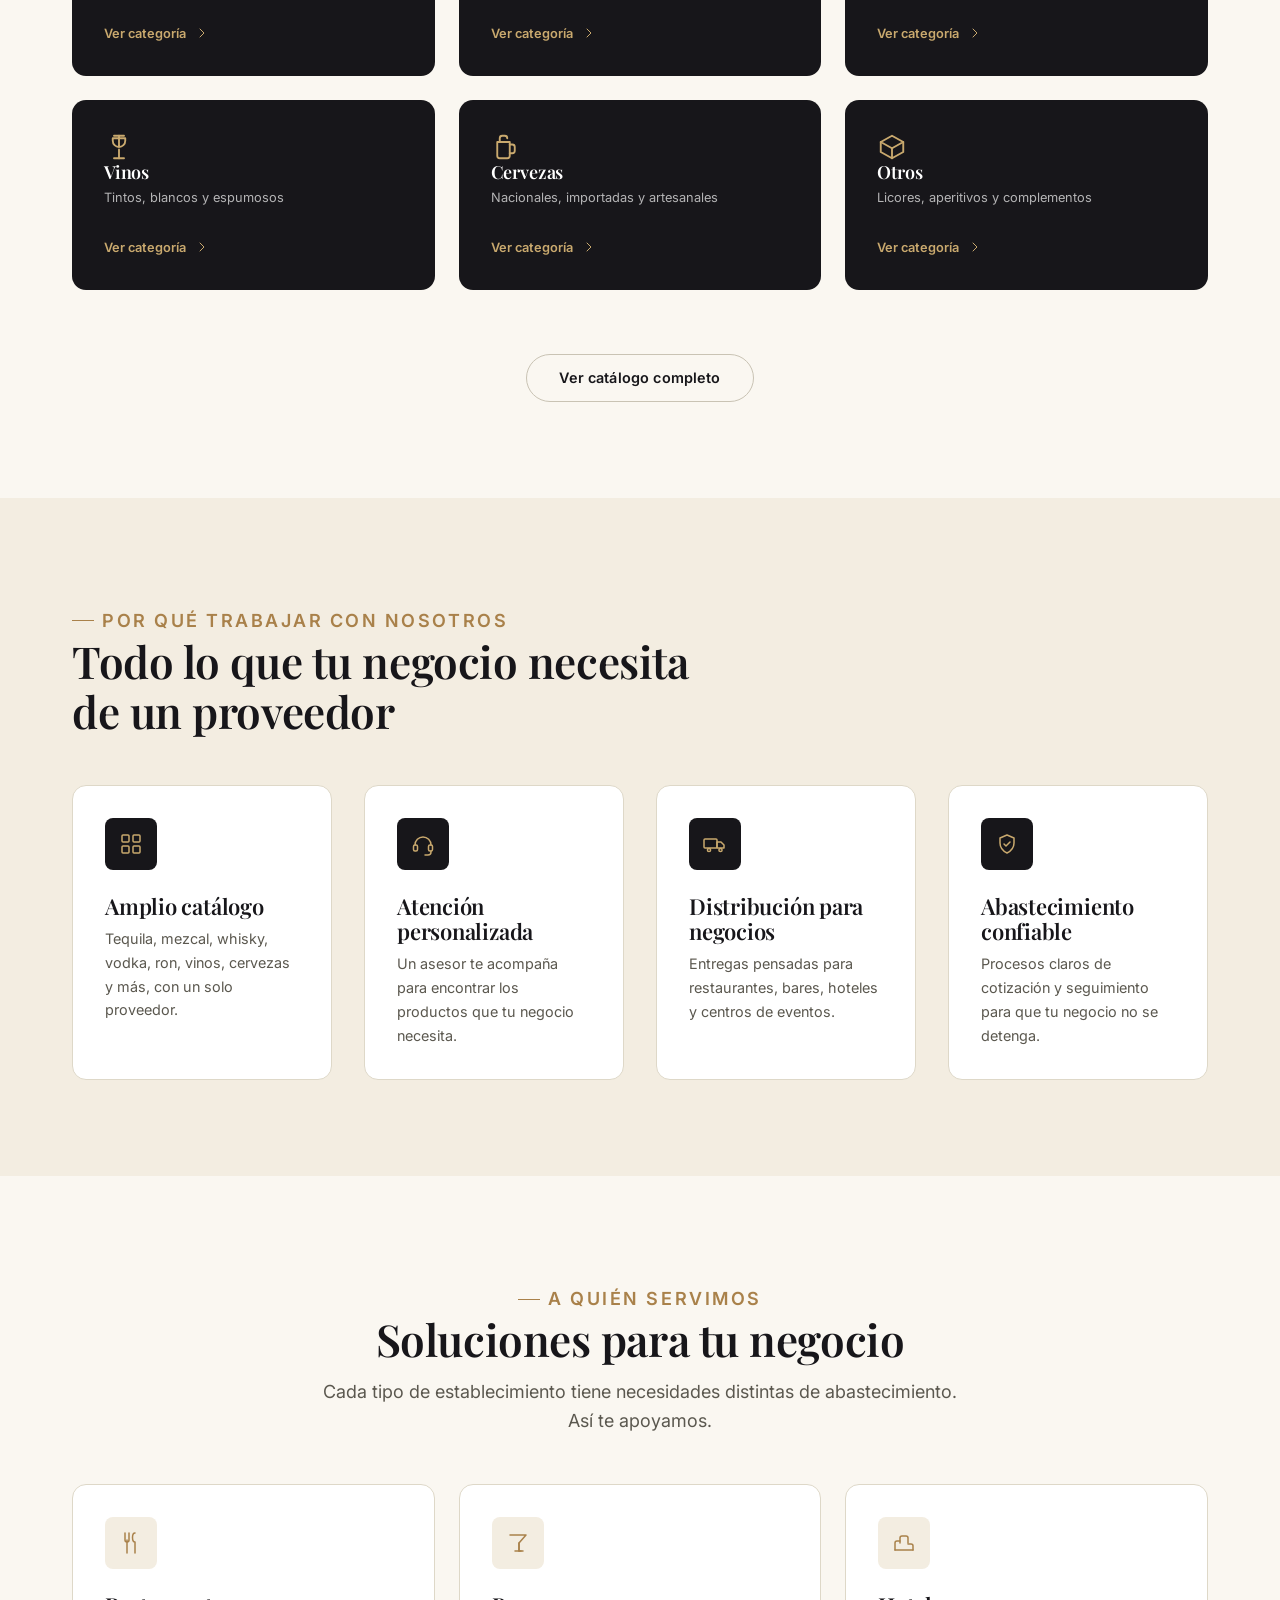
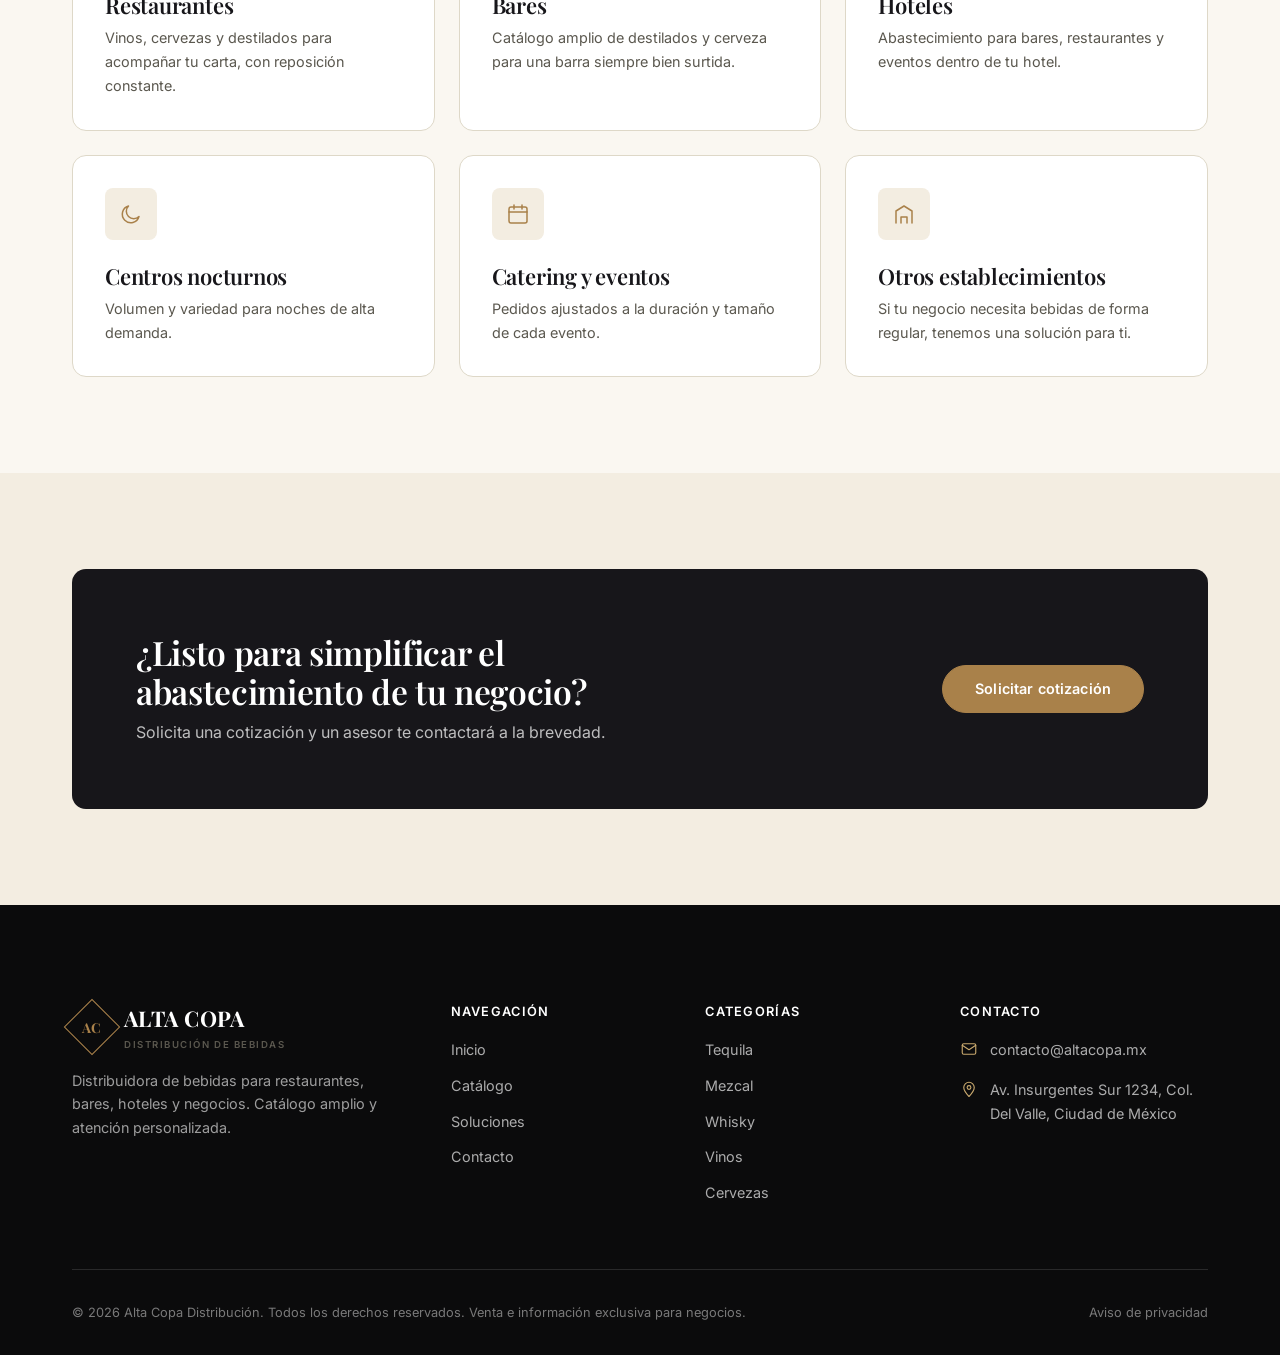
==== commit ee29a07e: "website mayor updates" ====
--- a/index.html
+++ b/index.html
@@ -28,7 +28,6 @@
   "name": "Alta Copa Distribución",
   "description": "Distribuidora de bebidas para restaurantes, bares, hoteles y negocios.",
   "url": "https://www.altacopa.mx/",
-  "telephone": "+52-55-1234-5678",
   "email": "contacto@altacopa.mx",
   "address": {
     "@type": "PostalAddress",
@@ -49,10 +48,6 @@
 <div class="topbar">
   <div class="container">
     <div class="topbar-links">
-      <a class="topbar-link" data-phone-link href="tel:">
-        <svg class="icon" viewBox="0 0 24 24" aria-hidden="true"><path d="M5 4h3l2 5-2 1a11 11 0 0 0 6 6l1-2 5 2v3a2 2 0 0 1-2 2A16 16 0 0 1 3 6a2 2 0 0 1 2-2z"/></svg>
-        <span class="topbar-text" data-phone-text>+52 55 1234 5678</span>
-      </a>
       <a class="topbar-link" data-email-link href="mailto:">
         <svg class="icon" viewBox="0 0 24 24" aria-hidden="true"><rect x="3" y="5" width="18" height="14" rx="2"/><path d="M3 7l9 6 9-6"/></svg>
         <span class="topbar-text" data-email-text>contacto@altacopa.mx</span>
@@ -79,9 +74,9 @@
       <ul class="nav-links">
         <li><a href="index.html" aria-current="page">Inicio</a></li>
         <li><a href="catalogo.html">Catálogo</a></li>
-        <li><a href="index.html#nosotros">Nosotros</a></li>
         <li><a href="index.html#soluciones">Soluciones</a></li>
         <li><a href="contacto.html">Contacto</a></li>
+        <li class="nav-cta"><a href="contacto.html">Solicitar cotización</a></li>
       </ul>
       <div class="header-actions">
         <a class="btn btn-primary btn-sm" href="contacto.html">Solicitar cotización</a>
@@ -117,69 +112,6 @@
     </div>
   </section>
 
-  <!-- ============ PROPUESTA DE VALOR ============ -->
-  <section class="section">
-    <div class="container">
-      <div class="section-head" data-reveal>
-        <p class="eyebrow">Por qué trabajar con nosotros</p>
-        <h2>Todo lo que tu negocio necesita de un proveedor</h2>
-      </div>
-      <div class="value-grid">
-        <div class="value-card" data-reveal>
-          <div class="value-icon"><svg class="icon" viewBox="0 0 24 24" aria-hidden="true"><rect x="3" y="3" width="7" height="7" rx="1"/><rect x="14" y="3" width="7" height="7" rx="1"/><rect x="3" y="14" width="7" height="7" rx="1"/><rect x="14" y="14" width="7" height="7" rx="1"/></svg></div>
-          <h3>Amplio catálogo</h3>
-          <p>Tequila, mezcal, whisky, vodka, ron, vinos, cervezas y más, con un solo proveedor.</p>
-        </div>
-        <div class="value-card" data-reveal>
-          <div class="value-icon"><svg class="icon" viewBox="0 0 24 24" aria-hidden="true"><path d="M4 13a8 8 0 0 1 16 0"/><rect x="2.5" y="13" width="4" height="6" rx="1.5"/><rect x="17.5" y="13" width="4" height="6" rx="1.5"/><path d="M20 19v1a3 3 0 0 1-3 3h-3"/></svg></div>
-          <h3>Atención personalizada</h3>
-          <p>Un asesor te acompaña para encontrar los productos que tu negocio necesita.</p>
-        </div>
-        <div class="value-card" data-reveal>
-          <div class="value-icon"><svg class="icon" viewBox="0 0 24 24" aria-hidden="true"><rect x="1" y="7" width="13" height="9" rx="1"/><path d="M14 10h4l3 3v3h-7z"/><circle cx="6" cy="18" r="1.6"/><circle cx="17.5" cy="18" r="1.6"/></svg></div>
-          <h3>Distribución para negocios</h3>
-          <p>Entregas pensadas para restaurantes, bares, hoteles y centros de eventos.</p>
-        </div>
-        <div class="value-card" data-reveal>
-          <div class="value-icon"><svg class="icon" viewBox="0 0 24 24" aria-hidden="true"><path d="M12 3l7 3v5c0 4.5-3 8-7 10-4-2-7-5.5-7-10V6z"/><path d="M9 12l2 2 4-4"/></svg></div>
-          <h3>Abastecimiento confiable</h3>
-          <p>Procesos claros de cotización y seguimiento para que tu negocio no se detenga.</p>
-        </div>
-      </div>
-    </div>
-  </section>
-
-  <!-- ============ QUIÉNES SOMOS ============ -->
-  <section class="section section-alt" id="nosotros">
-    <div class="container">
-      <div class="split">
-        <div class="split-copy" data-reveal>
-          <p class="eyebrow">Quiénes somos</p>
-          <h2>Un proveedor de bebidas pensado para negocios</h2>
-          <p>Alta Copa Distribución trabaja con restaurantes, bares, hoteles y centros de eventos que buscan un proveedor de bebidas confiable, con catálogo amplio y trato cercano.</p>
-          <p>Nuestro equipo de asesores te ayuda a definir qué productos se ajustan a tu operación, tu volumen y tu tipo de negocio, desde la primera solicitud de cotización.</p>
-          <div class="split-stats">
-            <div>
-              <strong>8+</strong>
-              <span>Categorías de producto</span>
-            </div>
-            <div>
-              <strong>100%</strong>
-              <span>Enfocado en negocios</span>
-            </div>
-            <div>
-              <strong>1 a 1</strong>
-              <span>Atención por asesor</span>
-            </div>
-          </div>
-        </div>
-        <div class="split-media" data-reveal>
-          <img src="assets/images/equipo-confianza.jpg" srcset="assets/images/equipo-confianza-mobile.jpg 700w, assets/images/equipo-confianza.jpg 1200w" sizes="(max-width: 1024px) 100vw, 50vw" alt="Asesor y cliente cerrando un acuerdo comercial" loading="lazy">
-        </div>
-      </div>
-    </div>
-  </section>
-
   <!-- ============ CATÁLOGO (vista previa) ============ -->
   <section class="section">
     <div class="container">
@@ -278,8 +210,40 @@
     </div>
   </section>
 
+  <!-- ============ PROPUESTA DE VALOR ============ -->
+  <section class="section section-alt">
+    <div class="container">
+      <div class="section-head" data-reveal>
+        <p class="eyebrow">Por qué trabajar con nosotros</p>
+        <h2>Todo lo que tu negocio necesita de un proveedor</h2>
+      </div>
+      <div class="value-grid">
+        <div class="value-card" data-reveal>
+          <div class="value-icon"><svg class="icon" viewBox="0 0 24 24" aria-hidden="true"><rect x="3" y="3" width="7" height="7" rx="1"/><rect x="14" y="3" width="7" height="7" rx="1"/><rect x="3" y="14" width="7" height="7" rx="1"/><rect x="14" y="14" width="7" height="7" rx="1"/></svg></div>
+          <h3>Amplio catálogo</h3>
+          <p>Tequila, mezcal, whisky, vodka, ron, vinos, cervezas y más, con un solo proveedor.</p>
+        </div>
+        <div class="value-card" data-reveal>
+          <div class="value-icon"><svg class="icon" viewBox="0 0 24 24" aria-hidden="true"><path d="M4 13a8 8 0 0 1 16 0"/><rect x="2.5" y="13" width="4" height="6" rx="1.5"/><rect x="17.5" y="13" width="4" height="6" rx="1.5"/><path d="M20 19v1a3 3 0 0 1-3 3h-3"/></svg></div>
+          <h3>Atención personalizada</h3>
+          <p>Un asesor te acompaña para encontrar los productos que tu negocio necesita.</p>
+        </div>
+        <div class="value-card" data-reveal>
+          <div class="value-icon"><svg class="icon" viewBox="0 0 24 24" aria-hidden="true"><rect x="1" y="7" width="13" height="9" rx="1"/><path d="M14 10h4l3 3v3h-7z"/><circle cx="6" cy="18" r="1.6"/><circle cx="17.5" cy="18" r="1.6"/></svg></div>
+          <h3>Distribución para negocios</h3>
+          <p>Entregas pensadas para restaurantes, bares, hoteles y centros de eventos.</p>
+        </div>
+        <div class="value-card" data-reveal>
+          <div class="value-icon"><svg class="icon" viewBox="0 0 24 24" aria-hidden="true"><path d="M12 3l7 3v5c0 4.5-3 8-7 10-4-2-7-5.5-7-10V6z"/><path d="M9 12l2 2 4-4"/></svg></div>
+          <h3>Abastecimiento confiable</h3>
+          <p>Procesos claros de cotización y seguimiento para que tu negocio no se detenga.</p>
+        </div>
+      </div>
+    </div>
+  </section>
+
   <!-- ============ SOLUCIONES ============ -->
-  <section class="section section-alt" id="soluciones">
+  <section class="section" id="soluciones">
     <div class="container">
       <div class="section-head center" data-reveal>
         <p class="eyebrow">A quién servimos</p>
@@ -321,40 +285,8 @@
     </div>
   </section>
 
-  <!-- ============ POR QUÉ ELEGIRNOS ============ -->
-  <section class="section">
-    <div class="container">
-      <div class="section-head center" data-reveal>
-        <p class="eyebrow">Nuestra propuesta</p>
-        <h2>Por qué elegirnos</h2>
-      </div>
-      <div class="reasons">
-        <div class="reason" data-reveal>
-          <div class="reason-number">01</div>
-          <h3>Variedad</h3>
-          <p>Múltiples categorías de bebidas en un solo proveedor, para simplificar tus compras.</p>
-        </div>
-        <div class="reason" data-reveal>
-          <div class="reason-number">02</div>
-          <h3>Atención personalizada</h3>
-          <p>Un asesor te acompaña en cada solicitud de cotización.</p>
-        </div>
-        <div class="reason" data-reveal>
-          <div class="reason-number">03</div>
-          <h3>Distribución confiable</h3>
-          <p>Procesos claros, desde la solicitud hasta la entrega.</p>
-        </div>
-        <div class="reason" data-reveal>
-          <div class="reason-number">04</div>
-          <h3>Enfoque en negocios</h3>
-          <p>Trabajamos exclusivamente con restaurantes, bares, hoteles y negocios.</p>
-        </div>
-      </div>
-    </div>
-  </section>
-
   <!-- ============ CTA FINAL ============ -->
-  <section class="section">
+  <section class="section section-alt">
     <div class="container">
       <div class="cta-banner" data-reveal>
         <div>
@@ -363,7 +295,6 @@
         </div>
         <div class="cta-actions">
           <a class="btn btn-gold" href="contacto.html">Solicitar cotización</a>
-          <a class="btn btn-outline" data-whatsapp-link href="#" target="_blank" rel="noopener">Hablar por WhatsApp</a>
         </div>
       </div>
     </div>
@@ -387,7 +318,6 @@
         <ul class="footer-links">
           <li><a href="index.html">Inicio</a></li>
           <li><a href="catalogo.html">Catálogo</a></li>
-          <li><a href="index.html#nosotros">Nosotros</a></li>
           <li><a href="index.html#soluciones">Soluciones</a></li>
           <li><a href="contacto.html">Contacto</a></li>
         </ul>
@@ -406,10 +336,6 @@
         <p class="footer-heading">Contacto</p>
         <ul class="footer-contact">
           <li>
-            <svg class="icon" viewBox="0 0 24 24" aria-hidden="true"><path d="M5 4h3l2 5-2 1a11 11 0 0 0 6 6l1-2 5 2v3a2 2 0 0 1-2 2A16 16 0 0 1 3 6a2 2 0 0 1 2-2z"/></svg>
-            <a data-phone-link href="tel:"><span data-phone-text>+52 55 1234 5678</span></a>
-          </li>
-          <li>
             <svg class="icon" viewBox="0 0 24 24" aria-hidden="true"><rect x="3" y="5" width="18" height="14" rx="2"/><path d="M3 7l9 6 9-6"/></svg>
             <a data-email-link href="mailto:"><span data-email-text>contacto@altacopa.mx</span></a>
           </li>
@@ -427,9 +353,6 @@
   </div>
 </footer>
 
-<a class="whatsapp-float" data-whatsapp-link href="#" target="_blank" rel="noopener" aria-label="Escribir por WhatsApp">
-  <svg class="icon" viewBox="0 0 24 24" aria-hidden="true" style="width:26px;height:26px;"><path d="M21 11.5a8.38 8.38 0 0 1-.9 3.8 8.5 8.5 0 0 1-7.6 4.7 8.38 8.38 0 0 1-3.8-.9L3 21l1.9-5.7a8.38 8.38 0 0 1-.9-3.8 8.5 8.5 0 0 1 4.7-7.6 8.38 8.38 0 0 1 3.8-.9h.5a8.48 8.48 0 0 1 8 8v.5z"/></svg>
-</a>
 
 <script src="js/main.js"></script>
 </body>
--- a/css/styles.css
+++ b/css/styles.css
@@ -232,6 +232,7 @@
 .btn-outline-dark:hover{ border-color: var(--color-ink); background: var(--color-cream-2); }
 .btn-block{ width: 100%; }
 .btn-sm{ min-height: 40px; padding: 0 var(--space-5); font-size: var(--fs-xs); }
+.btn .icon{ width: 16px; height: 16px; }
 
 /* ---------- 6. HEADER ---------- */
 .topbar{
@@ -302,6 +303,7 @@
 
 .main-nav{ display: flex; align-items: center; gap: var(--space-7); }
 .nav-links{ display: flex; gap: var(--space-6); }
+.nav-links li.nav-cta{ display: none; }
 .nav-links a{
   font-size: var(--fs-sm);
   font-weight: 500;
@@ -391,39 +393,7 @@
 .value-card h3{ margin-bottom: var(--space-2); }
 .value-card p{ font-size: var(--fs-sm); }
 
-/* ---------- 9. QUIÉNES SOMOS (split) ---------- */
-.split{
-  display: grid;
-  grid-template-columns: 1fr 1fr;
-  gap: var(--space-9);
-  align-items: center;
-}
-.split-media{
-  position: relative;
-  border-radius: var(--radius-lg);
-  overflow: hidden;
-  aspect-ratio: 4/3.4;
-  box-shadow: var(--shadow-lg);
-}
-.split-media img{ width: 100%; height: 100%; object-fit: cover; }
-.split-stats{
-  display: flex;
-  gap: var(--space-7);
-  margin-top: var(--space-7);
-  padding-top: var(--space-6);
-  border-top: 1px solid var(--color-border);
-}
-.split-stats strong{
-  display: block;
-  font-family: var(--font-display);
-  font-size: var(--fs-xl);
-  color: var(--color-ink);
-}
-.split-stats span{ font-size: var(--fs-xs); color: var(--color-text-muted); text-transform: uppercase; letter-spacing: 0.06em; }
-.split-copy p + p{ margin-top: var(--space-4); }
-.split-copy p{ font-size: var(--fs-md); }
-
-/* ---------- 10. CATÁLOGO (grid en home y página) ---------- */
+/* ---------- 9. CATÁLOGO (grid en home y página) ---------- */
 .catalog-grid{
   display: grid;
   grid-template-columns: repeat(3, 1fr);
@@ -465,7 +435,7 @@
 
 .catalog-more{ text-align: center; margin-top: var(--space-8); }
 
-/* ---------- 11. SOLUCIONES ---------- */
+/* ---------- 10. SOLUCIONES ---------- */
 .solutions-grid{
   display: grid;
   grid-template-columns: repeat(3, 1fr);
@@ -482,23 +452,7 @@
 .solution-card h3{ margin-bottom: var(--space-2); }
 .solution-card p{ font-size: var(--fs-sm); }
 
-/* ---------- 12. POR QUÉ ELEGIRNOS ---------- */
-.reasons{
-  display: grid;
-  grid-template-columns: repeat(4, 1fr);
-  gap: var(--space-6);
-}
-.reason{ text-align: center; }
-.reason-number{
-  font-family: var(--font-display);
-  font-size: var(--fs-2xl);
-  color: var(--color-gold);
-  margin-bottom: var(--space-3);
-}
-.reason h3{ margin-bottom: var(--space-2); }
-.reason p{ font-size: var(--fs-sm); }
-
-/* ---------- 13. CTA BANNER ---------- */
+/* ---------- 11. CTA BANNER ---------- */
 .cta-banner{
   background: var(--color-ink);
   color: var(--color-white);
@@ -514,7 +468,7 @@
 .cta-banner p{ color: rgba(255,255,255,0.72); margin-top: var(--space-2); }
 .cta-actions{ display: flex; gap: var(--space-4); flex-wrap: wrap; }
 
-/* ---------- 14. FOOTER ---------- */
+/* ---------- 12. FOOTER ---------- */
 .site-footer{
   background: var(--color-black);
   color: rgba(255,255,255,0.66);
@@ -554,24 +508,7 @@
 .footer-bottom a{ transition: color var(--transition); }
 .footer-bottom a:hover{ color: var(--color-gold-light); }
 
-/* ---------- 15. WHATSAPP FLOTANTE ---------- */
-.whatsapp-float{
-  position: fixed;
-  right: var(--space-5);
-  bottom: var(--space-5);
-  z-index: var(--z-toast);
-  width: 56px; height: 56px;
-  border-radius: 50%;
-  background: var(--color-ink);
-  color: var(--color-gold-light);
-  display: grid; place-items: center;
-  box-shadow: var(--shadow-lg);
-  border: 1px solid rgba(255,255,255,0.14);
-  transition: transform var(--transition), background var(--transition);
-}
-.whatsapp-float:hover{ transform: translateY(-3px); background: var(--color-black); }
-
-/* ---------- 16. PAGE HEADER (páginas internas) ---------- */
+/* ---------- 13. PAGE HEADER (páginas internas) ---------- */
 .page-header{
   background: var(--color-ink);
   color: var(--color-white);
@@ -584,7 +521,7 @@
 .breadcrumbs{ display: flex; gap: var(--space-2); font-size: var(--fs-xs); color: rgba(255,255,255,0.55); }
 .breadcrumbs a:hover{ color: var(--color-gold-light); }
 
-/* ---------- 17. CATÁLOGO — filtros ---------- */
+/* ---------- 14. CATÁLOGO — filtros ---------- */
 .filter-bar{
   display: flex;
   flex-wrap: wrap;
@@ -632,7 +569,61 @@
   margin-bottom: var(--space-5);
 }
 .product-card h3{ margin-bottom: var(--space-2); }
-.product-card p{ font-size: var(--fs-sm); flex-grow: 1; }
+.product-card p{ font-size: var(--fs-sm); }
+.product-card .brand-label{
+  display: inline-flex;
+  align-items: center;
+  gap: var(--space-2);
+  margin-top: var(--space-5);
+  margin-bottom: var(--space-1);
+  font-size: var(--fs-xs);
+  font-weight: 600;
+  letter-spacing: 0.12em;
+  text-transform: uppercase;
+  color: var(--color-gold);
+}
+.product-card .brand-label::before{
+  content: "";
+  width: 16px;
+  height: 1px;
+  background: var(--color-gold);
+  flex-shrink: 0;
+}
+.brand-list{ flex-grow: 1; }
+.brand-list li{
+  display: flex;
+  flex-wrap: wrap;
+  align-items: center;
+  gap: var(--space-1) var(--space-3);
+  padding: var(--space-2) var(--space-2);
+  margin-inline: calc(var(--space-2) * -1);
+  border-radius: var(--radius-sm);
+  border-bottom: 1px solid var(--color-border);
+  transition: background var(--transition);
+}
+.brand-list li:last-child{ border-bottom: 0; }
+.brand-list li:hover{ background: var(--color-cream-2); }
+.brand-name{
+  flex: 1 1 auto;
+  min-width: 0;
+  font-size: var(--fs-sm);
+  font-weight: 500;
+  color: var(--color-ink);
+}
+.brand-sizes{ display: flex; gap: var(--space-1); flex-shrink: 0; }
+.size-chip{
+  font-size: 0.7rem;
+  font-variant-numeric: tabular-nums;
+  line-height: 1.5;
+  padding: 1px var(--space-2);
+  border-radius: var(--radius-pill);
+  border: 1px solid var(--color-border);
+  background: var(--color-surface);
+  color: var(--color-text-muted);
+  white-space: nowrap;
+  transition: border-color var(--transition), color var(--transition);
+}
+.brand-list li:hover .size-chip{ border-color: var(--color-gold); color: var(--color-ink); }
 .product-tags{ display: flex; flex-wrap: wrap; gap: var(--space-2); margin-block: var(--space-4); }
 .product-tag{
   font-size: var(--fs-xs);
@@ -656,7 +647,7 @@
 }
 .catalog-note p{ max-width: 480px; }
 
-/* ---------- 18. CONTACTO ---------- */
+/* ---------- 15. CONTACTO ---------- */
 .contact-layout{
   display: grid;
   grid-template-columns: 0.85fr 1.15fr;
@@ -697,7 +688,7 @@
 .contact-meta li{ display: flex; align-items: flex-start; gap: var(--space-3); font-size: var(--fs-sm); color: rgba(255,255,255,0.72); }
 .contact-meta .icon{ width: 18px; height: 18px; color: var(--color-gold-light); margin-top: 2px; }
 
-/* ---------- 19. FORMULARIO ---------- */
+/* ---------- 16. FORMULARIO ---------- */
 .quote-form{
   background: var(--color-surface);
   border: 1px solid var(--color-border);
@@ -805,14 +796,11 @@
 .form-success h3{ margin-bottom: var(--space-3); }
 .form-success p{ max-width: 420px; margin-inline: auto; }
 
-/* ---------- 20. RESPONSIVE ---------- */
+/* ---------- 17. RESPONSIVE ---------- */
 @media (max-width: 1024px){
   .value-grid{ grid-template-columns: repeat(2, 1fr); }
   .catalog-grid, .catalog-full-grid{ grid-template-columns: repeat(2, 1fr); }
   .solutions-grid{ grid-template-columns: repeat(2, 1fr); }
-  .reasons{ grid-template-columns: repeat(2, 1fr); }
-  .split{ grid-template-columns: 1fr; gap: var(--space-7); }
-  .split-media{ order: -1; }
   .contact-layout{ grid-template-columns: 1fr; }
   .footer-grid{ grid-template-columns: 1fr 1fr; row-gap: var(--space-7); }
 }
@@ -823,7 +811,7 @@
   .nav-links{
     position: fixed;
     top: 0;
-    right: -100vw;
+    right: 0;
     left: auto;
     bottom: 0;
     width: min(320px, 84vw);
@@ -846,12 +834,30 @@
   }
   .nav-links a{ color: var(--color-white); width: 100%; padding-block: var(--space-4); border-bottom: 1px solid rgba(255,255,255,0.1); font-size: var(--fs-md); }
   .nav-links a:hover{ border-color: rgba(255,255,255,0.1); }
+  .nav-links li{ width: 100%; }
+  .nav-links li.nav-cta{
+    display: block;
+    width: 100%;
+    margin-top: auto;
+    padding-top: var(--space-6);
+  }
+  .nav-links li.nav-cta a{
+    display: flex;
+    align-items: center;
+    justify-content: center;
+    min-height: 48px;
+    padding-block: 0;
+    border-bottom: none;
+    border-radius: var(--radius-pill);
+    background: var(--color-gold);
+    font-size: var(--fs-sm);
+  }
+  .nav-links li.nav-cta a:hover{ background: #92703d; }
   .nav-toggle{ display: inline-flex; }
   .header-actions .btn-primary{ display: none; }
   .value-grid{ grid-template-columns: 1fr; }
   .catalog-grid, .catalog-full-grid{ grid-template-columns: 1fr; }
   .solutions-grid{ grid-template-columns: 1fr; }
-  .reasons{ grid-template-columns: 1fr 1fr; }
   .form-grid{ grid-template-columns: 1fr; }
   .checkbox-group{ grid-template-columns: 1fr 1fr; }
   .cta-banner{ flex-direction: column; align-items: flex-start; text-align: left; }
@@ -862,7 +868,6 @@
 }
 
 @media (max-width: 480px){
-  .reasons{ grid-template-columns: 1fr; }
   .checkbox-group{ grid-template-columns: 1fr; }
   .hero-cta{ flex-direction: column; align-items: stretch; }
   .cta-actions{ flex-direction: column; align-items: stretch; width: 100%; }
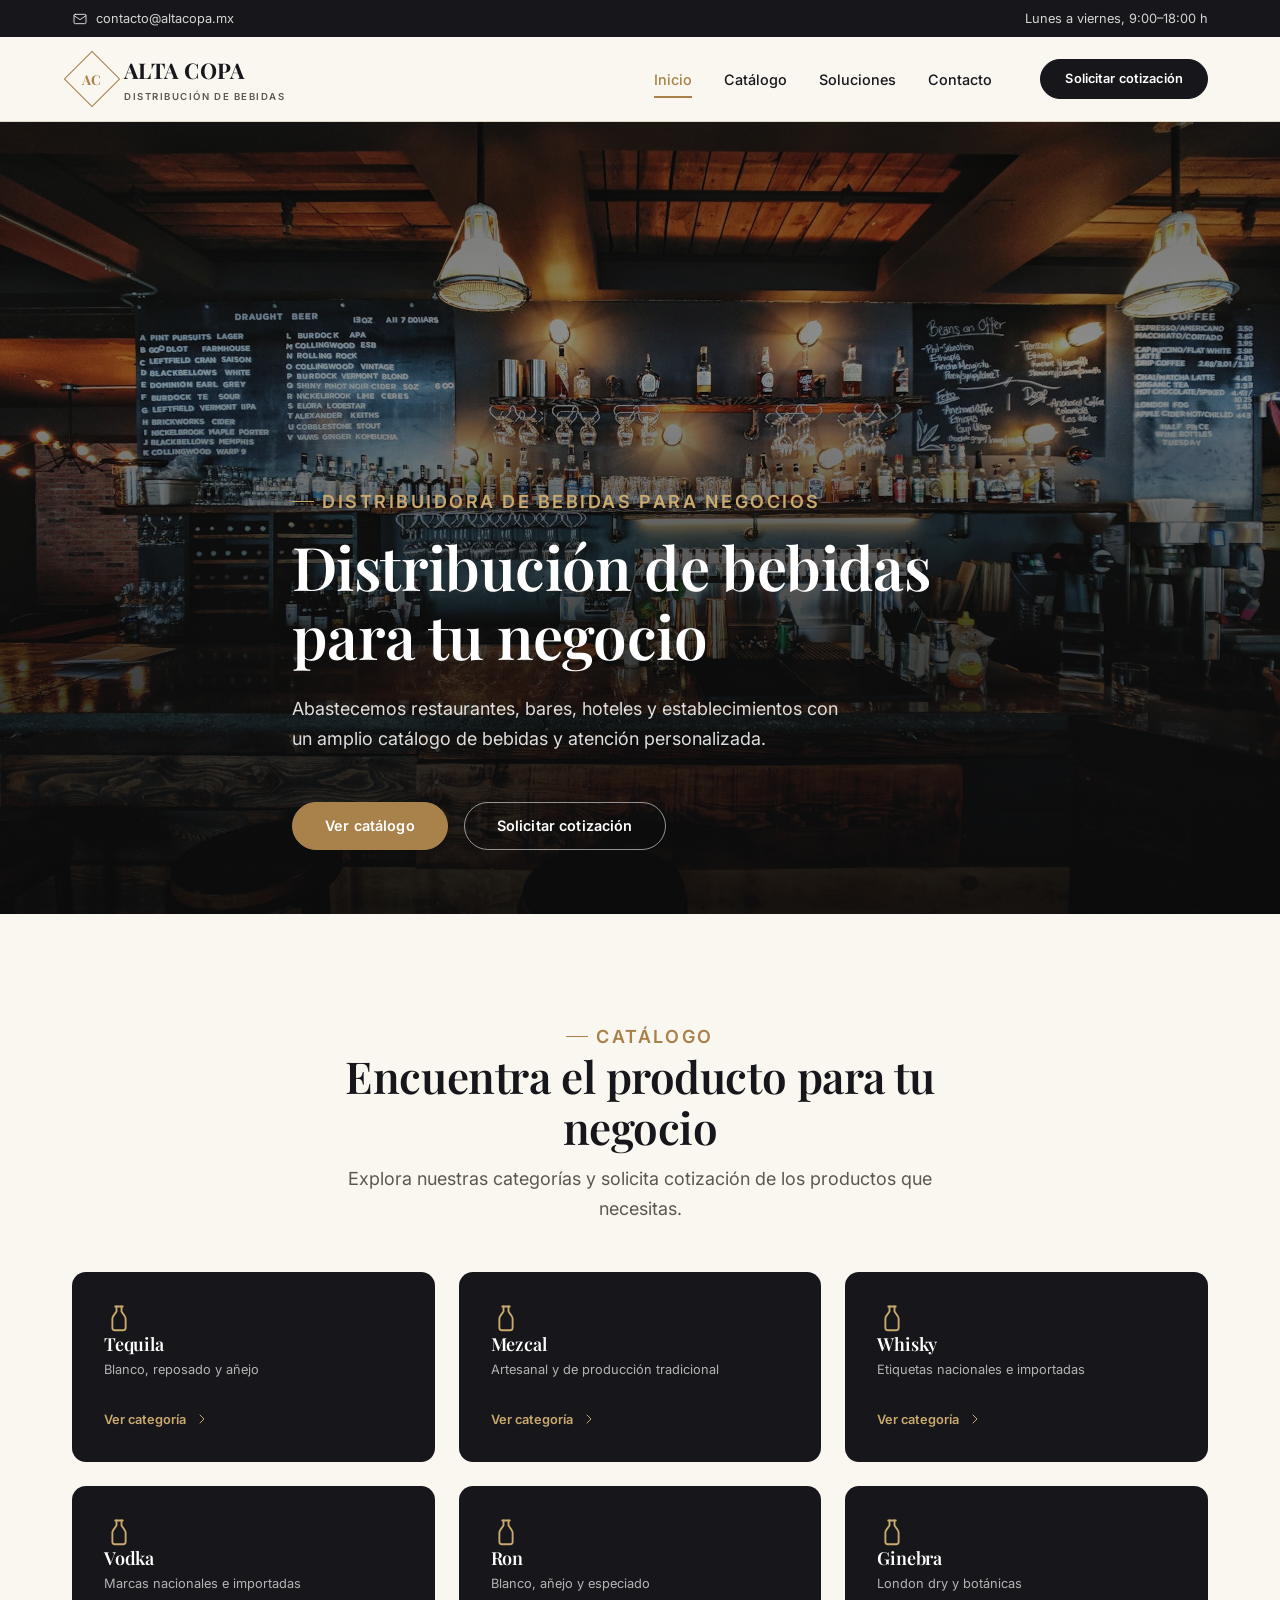
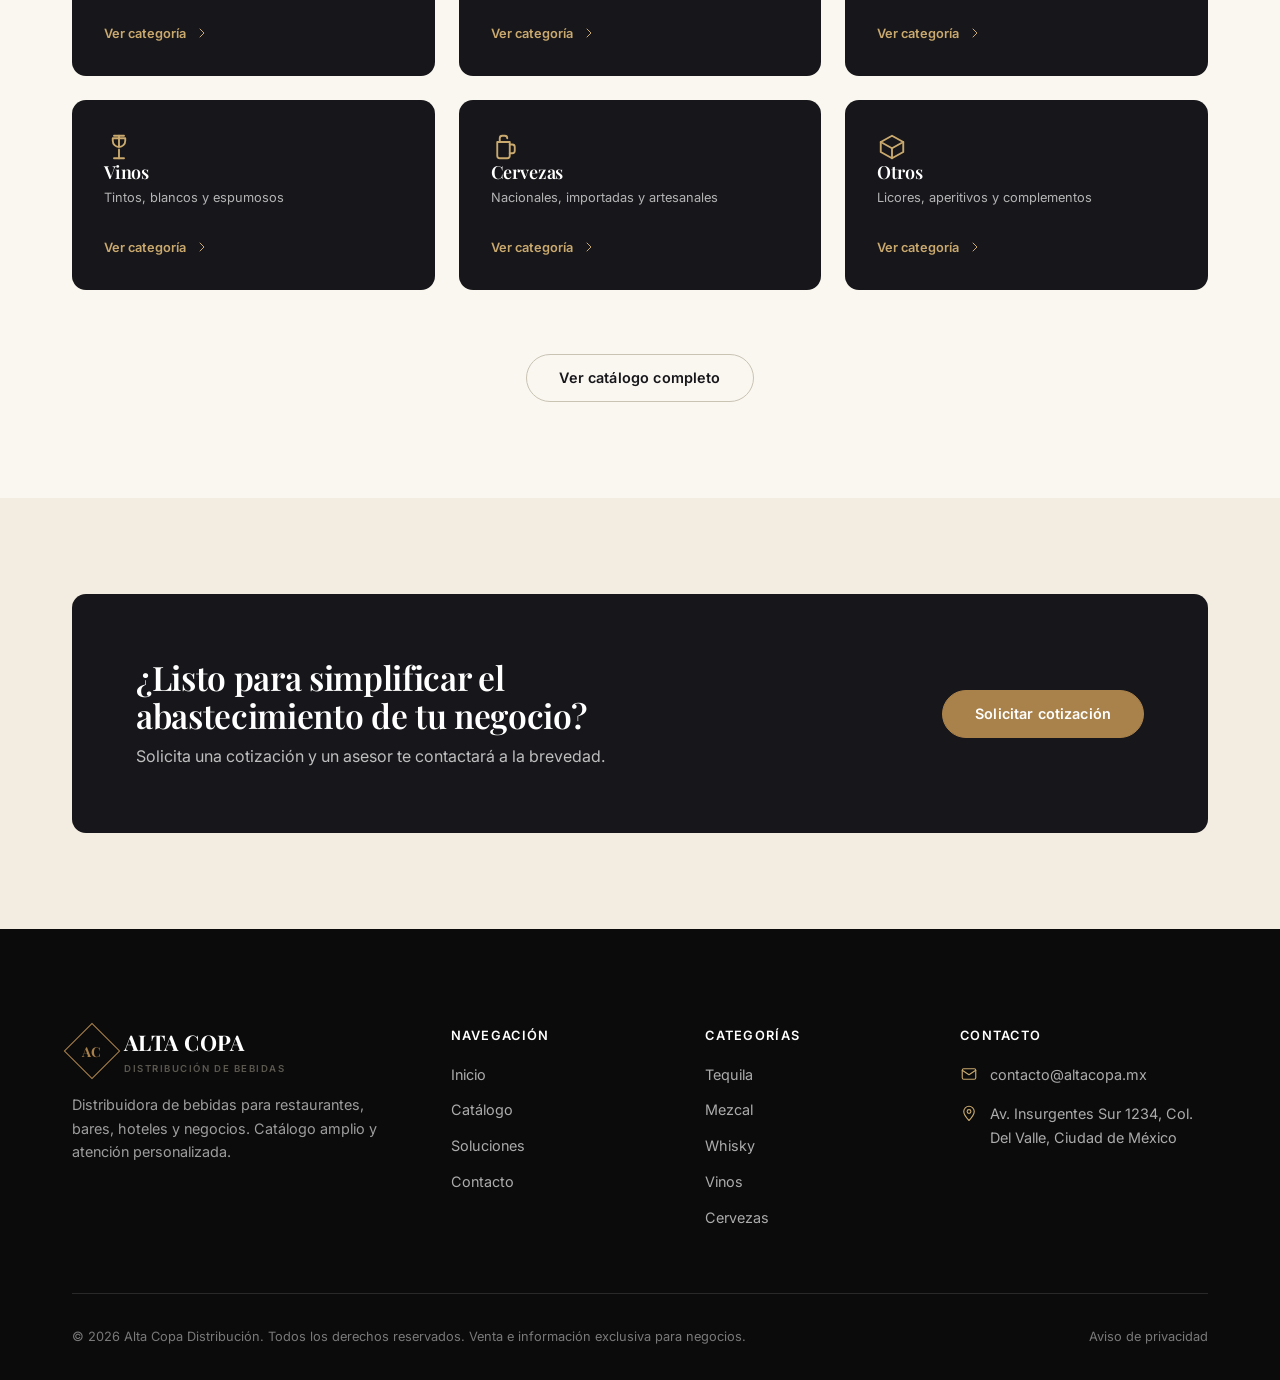
==== commit 4f853596: "catalogo actualizado" ====
--- a/index.html
+++ b/index.html
@@ -74,7 +74,7 @@
       <ul class="nav-links">
         <li><a href="index.html" aria-current="page">Inicio</a></li>
         <li><a href="catalogo.html">Catálogo</a></li>
-        <li><a href="index.html#soluciones">Soluciones</a></li>
+        <li><a href="soluciones.html">Soluciones</a></li>
         <li><a href="contacto.html">Contacto</a></li>
         <li class="nav-cta"><a href="contacto.html">Solicitar cotización</a></li>
       </ul>
@@ -206,81 +206,6 @@
       </div>
       <div class="catalog-more" data-reveal>
         <a class="btn btn-outline-dark" href="catalogo.html">Ver catálogo completo</a>
-      </div>
-    </div>
-  </section>
-
-  <!-- ============ PROPUESTA DE VALOR ============ -->
-  <section class="section section-alt">
-    <div class="container">
-      <div class="section-head" data-reveal>
-        <p class="eyebrow">Por qué trabajar con nosotros</p>
-        <h2>Todo lo que tu negocio necesita de un proveedor</h2>
-      </div>
-      <div class="value-grid">
-        <div class="value-card" data-reveal>
-          <div class="value-icon"><svg class="icon" viewBox="0 0 24 24" aria-hidden="true"><rect x="3" y="3" width="7" height="7" rx="1"/><rect x="14" y="3" width="7" height="7" rx="1"/><rect x="3" y="14" width="7" height="7" rx="1"/><rect x="14" y="14" width="7" height="7" rx="1"/></svg></div>
-          <h3>Amplio catálogo</h3>
-          <p>Tequila, mezcal, whisky, vodka, ron, vinos, cervezas y más, con un solo proveedor.</p>
-        </div>
-        <div class="value-card" data-reveal>
-          <div class="value-icon"><svg class="icon" viewBox="0 0 24 24" aria-hidden="true"><path d="M4 13a8 8 0 0 1 16 0"/><rect x="2.5" y="13" width="4" height="6" rx="1.5"/><rect x="17.5" y="13" width="4" height="6" rx="1.5"/><path d="M20 19v1a3 3 0 0 1-3 3h-3"/></svg></div>
-          <h3>Atención personalizada</h3>
-          <p>Un asesor te acompaña para encontrar los productos que tu negocio necesita.</p>
-        </div>
-        <div class="value-card" data-reveal>
-          <div class="value-icon"><svg class="icon" viewBox="0 0 24 24" aria-hidden="true"><rect x="1" y="7" width="13" height="9" rx="1"/><path d="M14 10h4l3 3v3h-7z"/><circle cx="6" cy="18" r="1.6"/><circle cx="17.5" cy="18" r="1.6"/></svg></div>
-          <h3>Distribución para negocios</h3>
-          <p>Entregas pensadas para restaurantes, bares, hoteles y centros de eventos.</p>
-        </div>
-        <div class="value-card" data-reveal>
-          <div class="value-icon"><svg class="icon" viewBox="0 0 24 24" aria-hidden="true"><path d="M12 3l7 3v5c0 4.5-3 8-7 10-4-2-7-5.5-7-10V6z"/><path d="M9 12l2 2 4-4"/></svg></div>
-          <h3>Abastecimiento confiable</h3>
-          <p>Procesos claros de cotización y seguimiento para que tu negocio no se detenga.</p>
-        </div>
-      </div>
-    </div>
-  </section>
-
-  <!-- ============ SOLUCIONES ============ -->
-  <section class="section" id="soluciones">
-    <div class="container">
-      <div class="section-head center" data-reveal>
-        <p class="eyebrow">A quién servimos</p>
-        <h2>Soluciones para tu negocio</h2>
-        <p>Cada tipo de establecimiento tiene necesidades distintas de abastecimiento. Así te apoyamos.</p>
-      </div>
-      <div class="solutions-grid">
-        <div class="solution-card" data-reveal>
-          <div class="value-icon"><svg class="icon" viewBox="0 0 24 24" aria-hidden="true"><path d="M6 2v7a2 2 0 0 0 4 0V2"/><path d="M8 9v13"/><path d="M16 2c-1.4 0-2.5 1.6-2.5 4.5S14.6 11 16 11v11"/></svg></div>
-          <h3>Restaurantes</h3>
-          <p>Vinos, cervezas y destilados para acompañar tu carta, con reposición constante.</p>
-        </div>
-        <div class="solution-card" data-reveal>
-          <div class="value-icon"><svg class="icon" viewBox="0 0 24 24" aria-hidden="true"><path d="M4 4h16l-7 8v8h4"/><path d="M9 20h6"/><path d="M13 12v8"/></svg></div>
-          <h3>Bares</h3>
-          <p>Catálogo amplio de destilados y cerveza para una barra siempre bien surtida.</p>
-        </div>
-        <div class="solution-card" data-reveal>
-          <div class="value-icon"><svg class="icon" viewBox="0 0 24 24" aria-hidden="true"><path d="M3 19v-7a2 2 0 0 1 2-2h3"/><path d="M3 19h18"/><path d="M8 12V7a2 2 0 0 1 2-2h4a2 2 0 0 1 2 2v5"/><path d="M21 19v-4a2 2 0 0 0-2-2h-3"/></svg></div>
-          <h3>Hoteles</h3>
-          <p>Abastecimiento para bares, restaurantes y eventos dentro de tu hotel.</p>
-        </div>
-        <div class="solution-card" data-reveal>
-          <div class="value-icon"><svg class="icon" viewBox="0 0 24 24" aria-hidden="true"><path d="M20 14.5A8.5 8.5 0 1 1 9.5 4a6.5 6.5 0 0 0 10.5 10.5z"/></svg></div>
-          <h3>Centros nocturnos</h3>
-          <p>Volumen y variedad para noches de alta demanda.</p>
-        </div>
-        <div class="solution-card" data-reveal>
-          <div class="value-icon"><svg class="icon" viewBox="0 0 24 24" aria-hidden="true"><rect x="3" y="5" width="18" height="16" rx="2"/><path d="M3 10h18"/><path d="M8 3v4"/><path d="M16 3v4"/></svg></div>
-          <h3>Catering y eventos</h3>
-          <p>Pedidos ajustados a la duración y tamaño de cada evento.</p>
-        </div>
-        <div class="solution-card" data-reveal>
-          <div class="value-icon"><svg class="icon" viewBox="0 0 24 24" aria-hidden="true"><path d="M4 21V9l8-5 8 5v12"/><path d="M9 21v-6h6v6"/></svg></div>
-          <h3>Otros establecimientos</h3>
-          <p>Si tu negocio necesita bebidas de forma regular, tenemos una solución para ti.</p>
-        </div>
       </div>
     </div>
   </section>
@@ -318,7 +243,7 @@
         <ul class="footer-links">
           <li><a href="index.html">Inicio</a></li>
           <li><a href="catalogo.html">Catálogo</a></li>
-          <li><a href="index.html#soluciones">Soluciones</a></li>
+          <li><a href="soluciones.html">Soluciones</a></li>
           <li><a href="contacto.html">Contacto</a></li>
         </ul>
       </div>
--- a/css/styles.css
+++ b/css/styles.css
@@ -554,23 +554,65 @@
   background: var(--color-surface);
   border: 1px solid var(--color-border);
   border-radius: var(--radius-lg);
-  padding: var(--space-6);
   display: flex;
   flex-direction: column;
+  overflow: hidden;
   transition: box-shadow var(--transition), transform var(--transition), border-color var(--transition);
 }
 .product-card:hover{ box-shadow: var(--shadow-md); transform: translateY(-3px); border-color: var(--color-gold); }
-.product-icon{
-  width: 56px; height: 56px;
-  border-radius: var(--radius-md);
+
+/* Foto de categoría: la fotografía real de producto lleva el nombre
+   sobrepuesto (velo degradado + tipografía) en vez de un encabezado
+   plano debajo — así la imagen hace el trabajo visual. */
+.product-photo{
+  position: relative;
+  aspect-ratio: 1 / 1;
   background: var(--color-cream-2);
-  color: var(--color-gold);
-  display: grid; place-items: center;
-  margin-bottom: var(--space-5);
-}
-.product-card h3{ margin-bottom: var(--space-2); }
-.product-card p{ font-size: var(--fs-sm); }
-.product-card .brand-label{
+  overflow: hidden;
+}
+.product-photo img{
+  width: 100%;
+  height: 100%;
+  object-fit: cover;
+  display: block;
+  transition: transform 600ms ease;
+}
+.product-card:hover .product-photo img{ transform: scale(1.06); }
+.product-photo::after{
+  content: "";
+  position: absolute;
+  inset: 0;
+  background: linear-gradient(180deg, rgba(11,11,12,0) 42%, rgba(11,11,12,0.85) 100%);
+  pointer-events: none;
+}
+.product-photo h3{
+  position: absolute;
+  left: var(--space-5);
+  right: var(--space-5);
+  bottom: var(--space-4);
+  z-index: 1;
+  display: flex;
+  align-items: center;
+  gap: var(--space-3);
+  color: var(--color-white);
+  font-size: var(--fs-lg);
+}
+.product-photo h3::before{
+  content: "";
+  width: 20px;
+  height: 1px;
+  background: var(--color-gold-light);
+  flex-shrink: 0;
+}
+
+.card-body{
+  display: flex;
+  flex-direction: column;
+  flex: 1;
+  padding: var(--space-5) var(--space-6) var(--space-6);
+}
+.card-body p{ font-size: var(--fs-sm); }
+.card-body .brand-label{
   display: inline-flex;
   align-items: center;
   gap: var(--space-2);
@@ -582,12 +624,32 @@
   text-transform: uppercase;
   color: var(--color-gold);
 }
-.product-card .brand-label::before{
+.card-body .brand-label::before{
   content: "";
   width: 16px;
   height: 1px;
   background: var(--color-gold);
   flex-shrink: 0;
+}
+
+/* Ficha destacada: rompe la monotonía de la grilla 3x3 con una sola
+   categoría insignia (Tequila) en formato horizontal, más grande. */
+.product-card.featured{
+  grid-column: span 2;
+  display: grid;
+  grid-template-columns: 1.05fr 1fr;
+}
+.product-card.featured .product-photo{ aspect-ratio: auto; }
+.product-card.featured .card-body{
+  padding: var(--space-7) var(--space-7) var(--space-7) var(--space-6);
+}
+.product-card.featured .brand-list{ flex-grow: 0; }
+.product-card.featured .card-body .btn{ margin-top: auto; }
+.product-card.featured .product-photo h3{
+  left: var(--space-6);
+  right: var(--space-6);
+  bottom: var(--space-6);
+  font-size: var(--fs-xl);
 }
 .brand-list{ flex-grow: 1; }
 .brand-list li{
@@ -632,7 +694,20 @@
   background: var(--color-cream-2);
   color: var(--color-text-muted);
 }
-.product-card .btn{ margin-top: var(--space-2); align-self: flex-start; }
+.card-body .btn{ margin-top: var(--space-2); align-self: flex-start; }
+
+/* Entrada escalonada de las fichas al hacer scroll (usa el mismo
+   mecanismo [data-reveal] / IntersectionObserver ya existente en main.js) */
+.catalog-full-grid .product-card:nth-child(1){ transition-delay: 0ms; }
+.catalog-full-grid .product-card:nth-child(2){ transition-delay: 60ms; }
+.catalog-full-grid .product-card:nth-child(3){ transition-delay: 120ms; }
+.catalog-full-grid .product-card:nth-child(4){ transition-delay: 60ms; }
+.catalog-full-grid .product-card:nth-child(5){ transition-delay: 120ms; }
+.catalog-full-grid .product-card:nth-child(6){ transition-delay: 180ms; }
+.catalog-full-grid .product-card:nth-child(7){ transition-delay: 60ms; }
+.catalog-full-grid .product-card:nth-child(8){ transition-delay: 120ms; }
+.catalog-full-grid .product-card:nth-child(9){ transition-delay: 180ms; }
+
 .catalog-note{
   margin-top: var(--space-8);
   background: var(--color-bg-alt);
@@ -803,6 +878,14 @@
   .solutions-grid{ grid-template-columns: repeat(2, 1fr); }
   .contact-layout{ grid-template-columns: 1fr; }
   .footer-grid{ grid-template-columns: 1fr 1fr; row-gap: var(--space-7); }
+  .product-card.featured{
+    grid-column: span 2;
+    display: flex;
+    flex-direction: column;
+  }
+  .product-card.featured .product-photo{ aspect-ratio: 1 / 1; }
+  .product-card.featured .card-body{ justify-content: flex-start; padding: var(--space-5) var(--space-6) var(--space-6); }
+  .product-card.featured .product-photo h3{ left: var(--space-5); right: var(--space-5); bottom: var(--space-4); font-size: var(--fs-lg); }
 }
 
 @media (max-width: 768px){
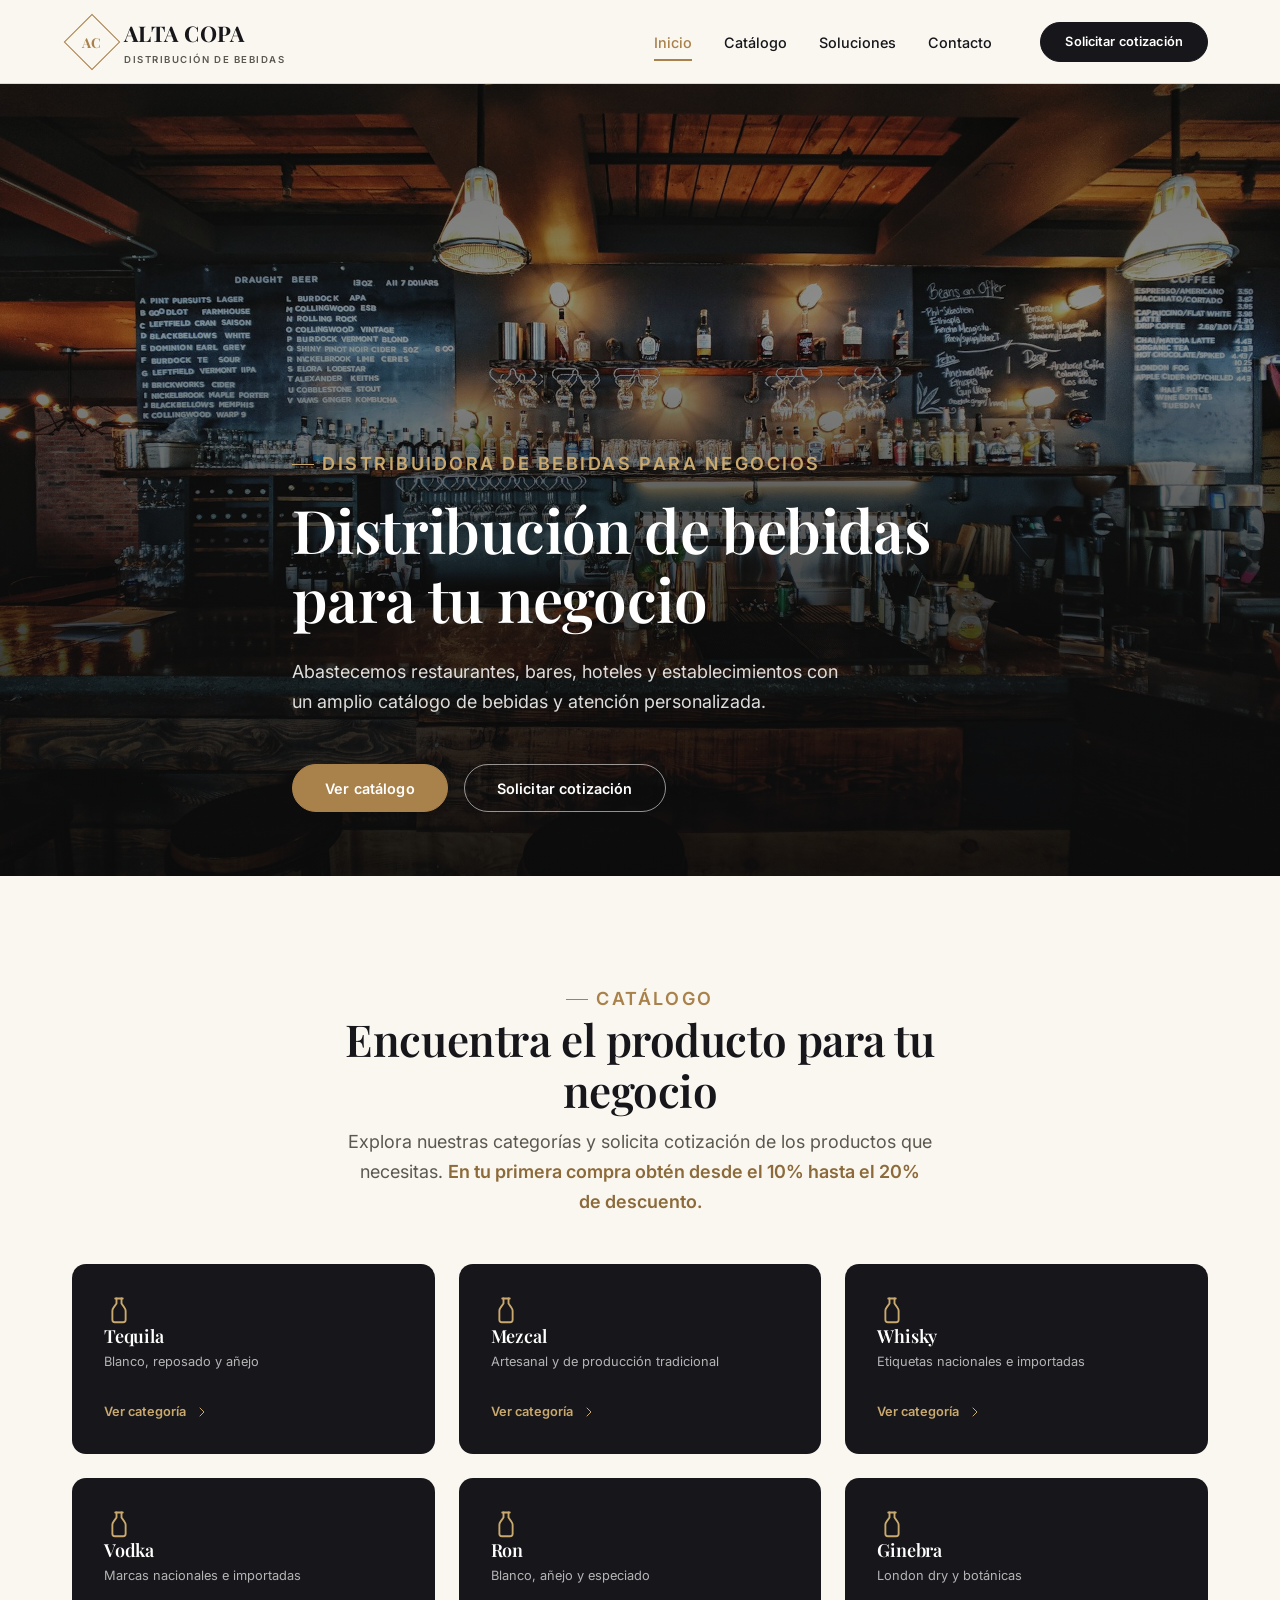
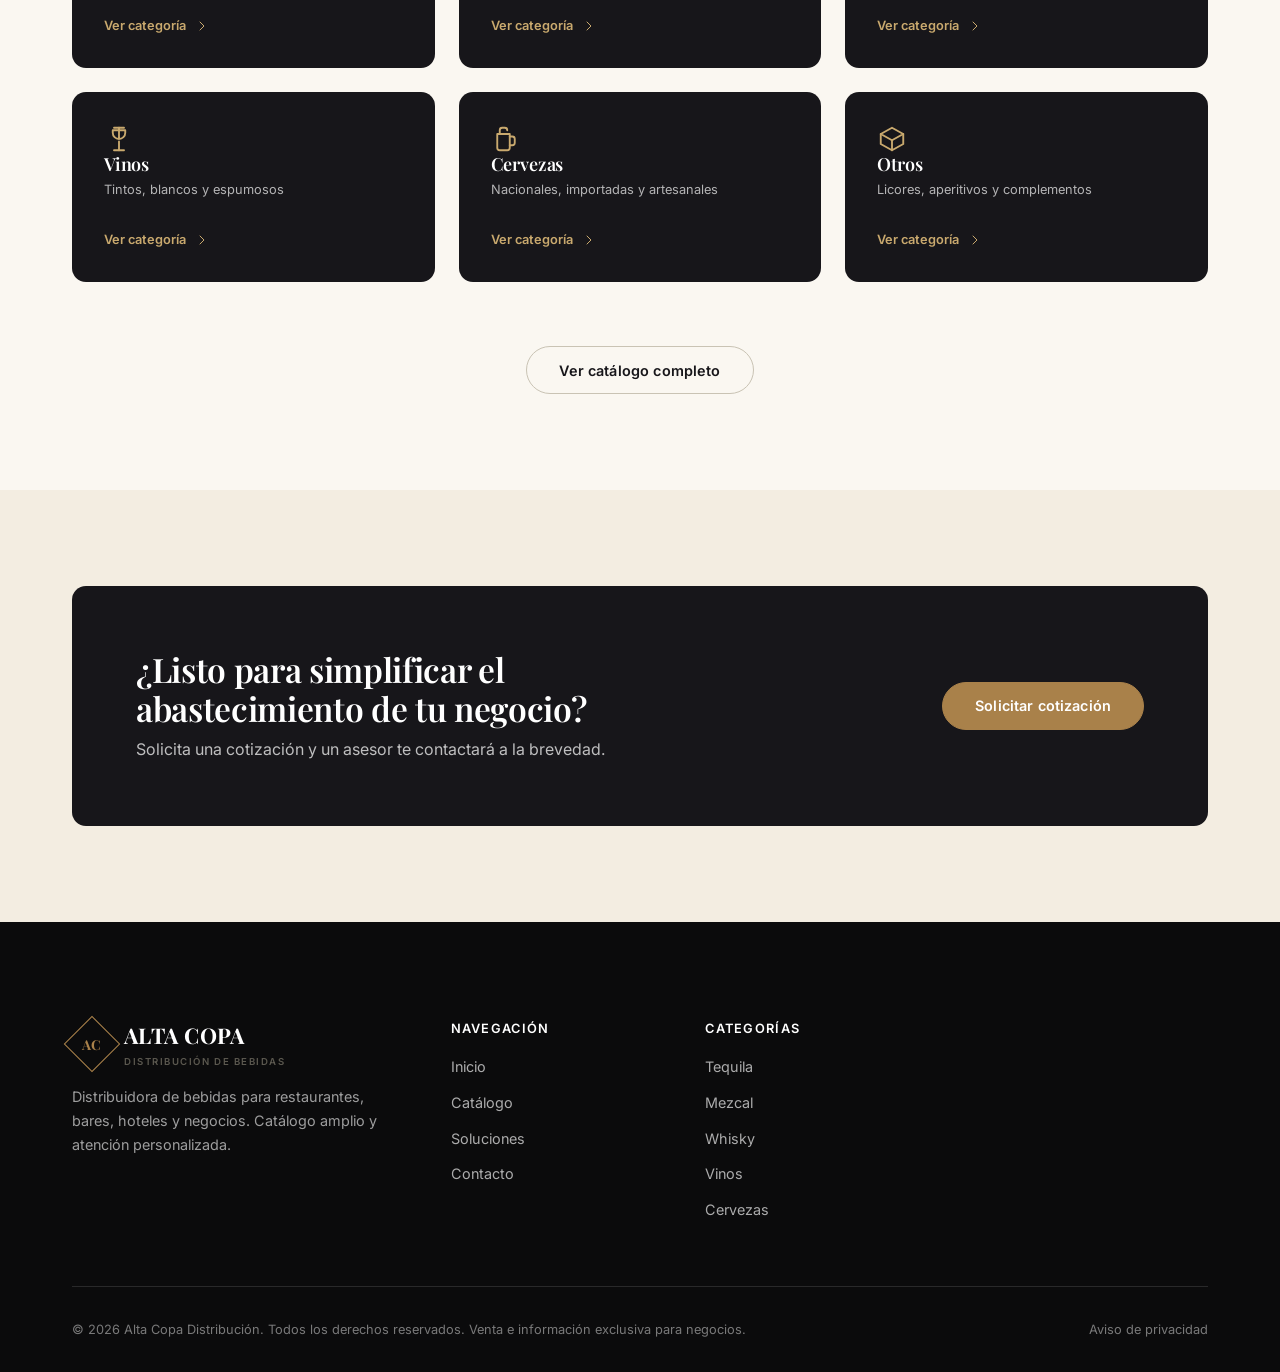
==== commit c2dd0527: "mejoras a formulario" ====
--- a/index.html
+++ b/index.html
@@ -44,21 +44,6 @@
 <body>
 <a class="skip-link" href="#main">Saltar al contenido principal</a>
 
-<!-- ============ TOPBAR ============ -->
-<div class="topbar">
-  <div class="container">
-    <div class="topbar-links">
-      <a class="topbar-link" data-email-link href="mailto:">
-        <svg class="icon" viewBox="0 0 24 24" aria-hidden="true"><rect x="3" y="5" width="18" height="14" rx="2"/><path d="M3 7l9 6 9-6"/></svg>
-        <span class="topbar-text" data-email-text>contacto@altacopa.mx</span>
-      </a>
-    </div>
-    <div class="topbar-links">
-      <span class="topbar-text" data-hours-text>Lunes a viernes, 9:00–18:00 h</span>
-    </div>
-  </div>
-</div>
-
 <!-- ============ HEADER ============ -->
 <header class="site-header">
   <div class="container">
@@ -118,7 +103,7 @@
       <div class="section-head center" data-reveal>
         <p class="eyebrow">Catálogo</p>
         <h2>Encuentra el producto para tu negocio</h2>
-        <p>Explora nuestras categorías y solicita cotización de los productos que necesitas.</p>
+        <p>Explora nuestras categorías y solicita cotización de los productos que necesitas. <span class="text-offer">En tu primera compra obtén desde el 10% hasta el 20% de descuento.</span></p>
       </div>
       <div class="catalog-grid">
 
@@ -257,19 +242,7 @@
           <li><a href="catalogo.html?categoria=cervezas">Cervezas</a></li>
         </ul>
       </div>
-      <div>
-        <p class="footer-heading">Contacto</p>
-        <ul class="footer-contact">
-          <li>
-            <svg class="icon" viewBox="0 0 24 24" aria-hidden="true"><rect x="3" y="5" width="18" height="14" rx="2"/><path d="M3 7l9 6 9-6"/></svg>
-            <a data-email-link href="mailto:"><span data-email-text>contacto@altacopa.mx</span></a>
-          </li>
-          <li>
-            <svg class="icon" viewBox="0 0 24 24" aria-hidden="true"><path d="M12 22s7-7.5 7-12a7 7 0 1 0-14 0c0 4.5 7 12 7 12z"/><circle cx="12" cy="10" r="2.5"/></svg>
-            <span data-address-text>Av. Insurgentes Sur 1234, Col. Del Valle, CDMX</span>
-          </li>
-        </ul>
-      </div>
+
     </div>
     <div class="footer-bottom">
       <span>&copy; <span data-year>2026</span> Alta Copa Distribución. Todos los derechos reservados. Venta e información exclusiva para negocios.</span>
--- a/css/styles.css
+++ b/css/styles.css
@@ -23,6 +23,7 @@
   --color-gray-200:   #ded8c8;
   --color-gold:       #a9814a;
   --color-gold-light: #c9a96e;
+  --color-gold-deep:  #8c6a3a; /* dorado para texto sobre crema (contraste AA) */
   --color-danger:     #a4342a;
   --color-success:    #2f6f4e;
 
@@ -156,7 +157,8 @@
   margin-bottom: var(--space-7);
 }
 .section-head.center{ margin-inline: auto; text-align: center; }
-.section-head p{ margin-top: var(--space-3); font-size: var(--fs-md); }
+.section-head p{ margin-top: var(--space-3); font-size: var(--fs-md); text-wrap: pretty; }
+.text-offer{ color: var(--color-gold-deep); font-weight: 600; }
 
 /* ---------- 4. UTILIDADES ---------- */
 .container{
@@ -235,23 +237,6 @@
 .btn .icon{ width: 16px; height: 16px; }
 
 /* ---------- 6. HEADER ---------- */
-.topbar{
-  background: var(--color-ink);
-  color: rgba(255,255,255,0.82);
-  font-size: var(--fs-xs);
-}
-.topbar .container{
-  display: flex;
-  justify-content: space-between;
-  align-items: center;
-  gap: var(--space-4);
-  padding-block: var(--space-2);
-}
-.topbar-links{ display: flex; gap: var(--space-6); }
-.topbar-link{ display: inline-flex; align-items: center; gap: var(--space-2); transition: color var(--transition); }
-.topbar-link:hover{ color: var(--color-gold-light); }
-.topbar-link .icon{ width: 16px; height: 16px; }
-
 .site-header{
   position: sticky;
   top: 0;
@@ -643,7 +628,7 @@
 .product-card.featured .card-body{
   padding: var(--space-7) var(--space-7) var(--space-7) var(--space-6);
 }
-.product-card.featured .brand-list{ flex-grow: 0; }
+.product-card.featured .price-list{ flex-grow: 0; }
 .product-card.featured .card-body .btn{ margin-top: auto; }
 .product-card.featured .product-photo h3{
   left: var(--space-6);
@@ -686,6 +671,84 @@
   transition: border-color var(--transition), color var(--transition);
 }
 .brand-list li:hover .size-chip{ border-color: var(--color-gold); color: var(--color-ink); }
+
+/* Lista de precios: por marca, una fila por presentación con mayoreo
+   (el precio de negocio, destacado) y menudeo. */
+.price-list{ flex-grow: 1; }
+.price-head,
+.price-row{
+  display: grid;
+  grid-template-columns: 1fr 4.75rem 4.75rem;
+  align-items: center;
+  column-gap: var(--space-2);
+}
+.price-head{
+  padding-block: var(--space-2);
+  border-bottom: 1px solid var(--color-border);
+  font-size: 0.68rem;
+  font-weight: 600;
+  letter-spacing: 0.08em;
+  text-transform: uppercase;
+  color: var(--color-text-muted);
+}
+.price-head span:not(:first-child),
+.price{ text-align: right; }
+.price-brands li{
+  padding: var(--space-2);
+  margin-inline: calc(var(--space-2) * -1);
+  border-radius: var(--radius-sm);
+  border-bottom: 1px solid var(--color-border);
+  transition: background var(--transition);
+}
+.price-brands li:last-child{ border-bottom: 0; }
+.price-brands li:hover{ background: var(--color-cream-2); }
+.price-brands li:hover .size-chip{ border-color: var(--color-gold); color: var(--color-ink); }
+.card-body .price-brand{
+  margin-bottom: 2px;
+  font-weight: 500;
+  color: var(--color-ink);
+}
+.price-row + .price-row{ margin-top: 2px; }
+.price-row .size-chip{ justify-self: start; }
+.price{
+  font-size: var(--fs-sm);
+  font-variant-numeric: tabular-nums;
+  white-space: nowrap;
+  color: var(--color-text-muted);
+}
+.price-wholesale{ font-weight: 600; color: var(--color-ink); }
+.price-ask{
+  grid-column: 2 / -1;
+  text-align: right;
+  font-size: var(--fs-xs);
+  font-style: italic;
+  color: var(--color-text-muted);
+}
+
+/* Desplegable "Ver N marcas más" — <details> nativo, sin JS. */
+.brand-more summary{
+  display: inline-flex;
+  align-items: center;
+  gap: var(--space-1);
+  margin-block: var(--space-2);
+  padding-block: var(--space-1);
+  list-style: none;
+  cursor: pointer;
+  font-size: var(--fs-xs);
+  font-weight: 600;
+  letter-spacing: 0.06em;
+  text-transform: uppercase;
+  color: var(--color-gold);
+  transition: color var(--transition);
+}
+.brand-more summary::-webkit-details-marker{ display: none; }
+.brand-more summary:hover{ color: var(--color-ink); }
+.brand-more summary:focus-visible{ outline: 2px solid var(--color-gold); outline-offset: 3px; border-radius: var(--radius-sm); }
+.brand-more summary .icon{ width: 14px; height: 14px; transition: transform var(--transition); }
+.brand-more[open] summary .icon{ transform: rotate(180deg); }
+.brand-more .more-open,
+.brand-more[open] .more-closed{ display: none; }
+.brand-more[open] .more-open{ display: inline; }
 .product-tags{ display: flex; flex-wrap: wrap; gap: var(--space-2); margin-block: var(--space-4); }
 .product-tag{
   font-size: var(--fs-xs);
@@ -729,39 +792,58 @@
   gap: var(--space-8);
   align-items: start;
 }
-.contact-info-card{
+/* Panel de oferta: la foto del bar se funde en carbón y la cifra del
+   descuento es la protagonista. Acompaña al formulario al hacer scroll. */
+.offer-panel{
+  position: sticky;
+  top: var(--space-9);
+  overflow: hidden;
+  border-radius: var(--radius-lg);
   background: var(--color-ink);
   color: var(--color-white);
-  border-radius: var(--radius-lg);
-  padding: var(--space-7);
-}
-.contact-info-card h3{ color: var(--color-white); margin-bottom: var(--space-2); }
-.contact-info-card > p{ color: rgba(255,255,255,0.68); font-size: var(--fs-sm); margin-bottom: var(--space-6); }
-.contact-channels{ display: flex; flex-direction: column; gap: var(--space-4); }
-.contact-channel{
-  display: flex;
-  align-items: center;
-  gap: var(--space-4);
-  padding: var(--space-4);
-  border-radius: var(--radius-md);
-  background: rgba(255,255,255,0.06);
-  border: 1px solid rgba(255,255,255,0.1);
-  transition: background var(--transition), border-color var(--transition);
-}
-.contact-channel:hover{ background: rgba(255,255,255,0.1); border-color: var(--color-gold-light); }
-.contact-channel .icon-wrap{
-  width: 44px; height: 44px;
-  border-radius: var(--radius-md);
-  background: rgba(255,255,255,0.08);
+}
+.offer-media{ position: relative; aspect-ratio: 16 / 10; }
+.offer-media img{ width: 100%; height: 100%; object-fit: cover; }
+.offer-media::after{
+  content: "";
+  position: absolute;
+  inset: 0;
+  background: linear-gradient(180deg, rgba(23,22,26,0.05) 0%, rgba(23,22,26,0.6) 62%, var(--color-ink) 100%);
+}
+.offer-body{
+  position: relative;
+  margin-top: calc(var(--space-8) * -1);
+  padding: 0 var(--space-7) var(--space-7);
+}
+.offer-title{ display: flex; flex-direction: column; gap: var(--space-2); color: var(--color-white); }
+.offer-figure{
+  font-size: clamp(3rem, 2.2rem + 3vw, 4.5rem);
+  line-height: 1;
   color: var(--color-gold-light);
-  display: grid; place-items: center;
-  flex-shrink: 0;
-}
-.contact-channel-text span{ display: block; font-size: var(--fs-xs); color: rgba(255,255,255,0.55); text-transform: uppercase; letter-spacing: 0.06em; }
-.contact-channel-text strong{ font-size: var(--fs-md); font-weight: 600; }
-.contact-meta{ margin-top: var(--space-6); padding-top: var(--space-6); border-top: 1px solid rgba(255,255,255,0.12); display: flex; flex-direction: column; gap: var(--space-3); }
-.contact-meta li{ display: flex; align-items: flex-start; gap: var(--space-3); font-size: var(--fs-sm); color: rgba(255,255,255,0.72); }
-.contact-meta .icon{ width: 18px; height: 18px; color: var(--color-gold-light); margin-top: 2px; }
+}
+.offer-caption{ font-size: var(--fs-lg); line-height: 1.25; }
+.offer-text{
+  margin-top: var(--space-4);
+  font-size: var(--fs-sm);
+  line-height: 1.65;
+  color: rgba(255,255,255,0.74);
+}
+.offer-perks{
+  display: flex;
+  flex-direction: column;
+  gap: var(--space-3);
+  margin-top: var(--space-6);
+  padding-top: var(--space-5);
+  border-top: 1px solid rgba(255,255,255,0.12);
+}
+.offer-perks li{
+  display: flex;
+  align-items: center;
+  gap: var(--space-3);
+  font-size: var(--fs-sm);
+  color: rgba(255,255,255,0.88);
+}
+.offer-perks .icon{ width: 18px; height: 18px; stroke-width: 2; color: var(--color-gold-light); }
 
 /* ---------- 16. FORMULARIO ---------- */
 .quote-form{
@@ -877,6 +959,8 @@
   .catalog-grid, .catalog-full-grid{ grid-template-columns: repeat(2, 1fr); }
   .solutions-grid{ grid-template-columns: repeat(2, 1fr); }
   .contact-layout{ grid-template-columns: 1fr; }
+  .offer-panel{ position: static; }
+  .offer-media{ aspect-ratio: 21 / 9; }
   .footer-grid{ grid-template-columns: 1fr 1fr; row-gap: var(--space-7); }
   .product-card.featured{
     grid-column: span 2;
@@ -890,7 +974,6 @@
 
 @media (max-width: 768px){
   .container{ padding-inline: var(--space-5); }
-  .topbar-links span.topbar-text{ display: none; }
   .nav-links{
     position: fixed;
     top: 0;
@@ -954,6 +1037,4 @@
   .checkbox-group{ grid-template-columns: 1fr; }
   .hero-cta{ flex-direction: column; align-items: stretch; }
   .cta-actions{ flex-direction: column; align-items: stretch; width: 100%; }
-  .topbar .container{ justify-content: center; }
-  .topbar-links{ gap: var(--space-4); }
-}
+}
